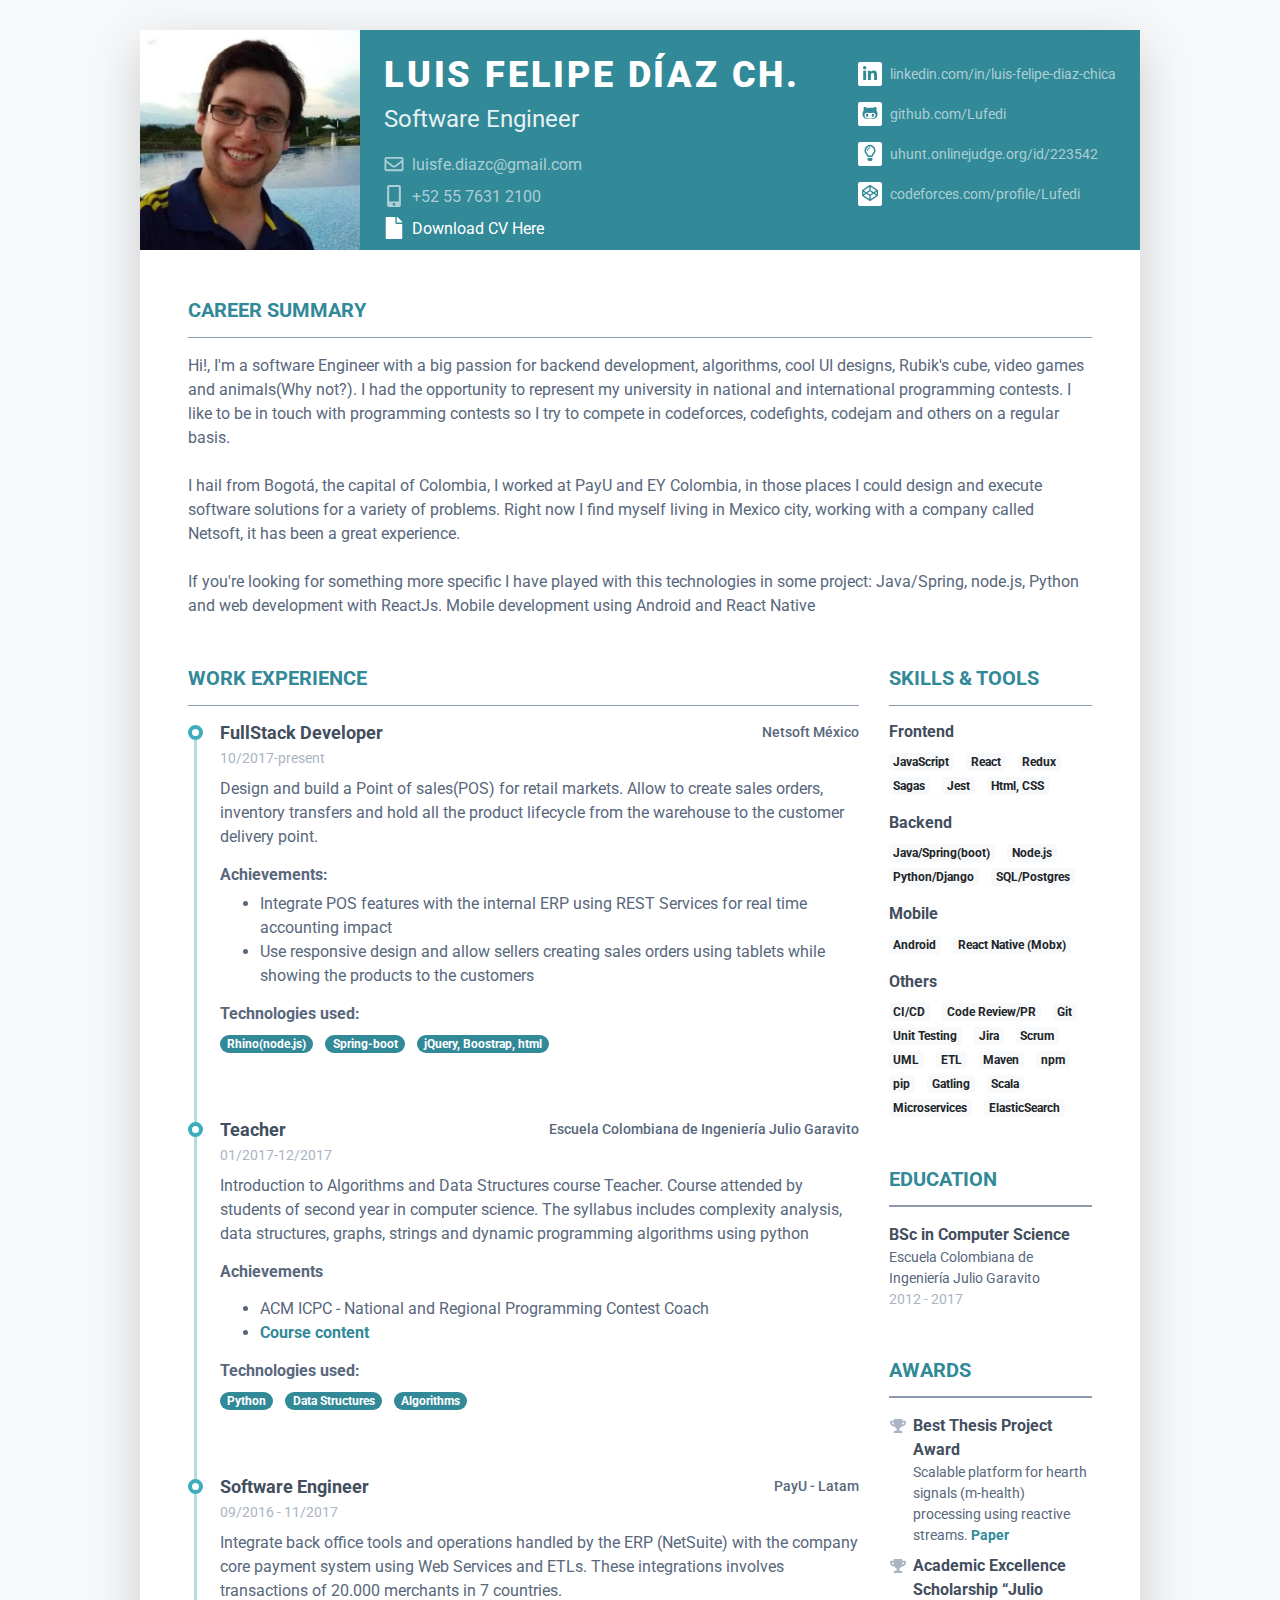
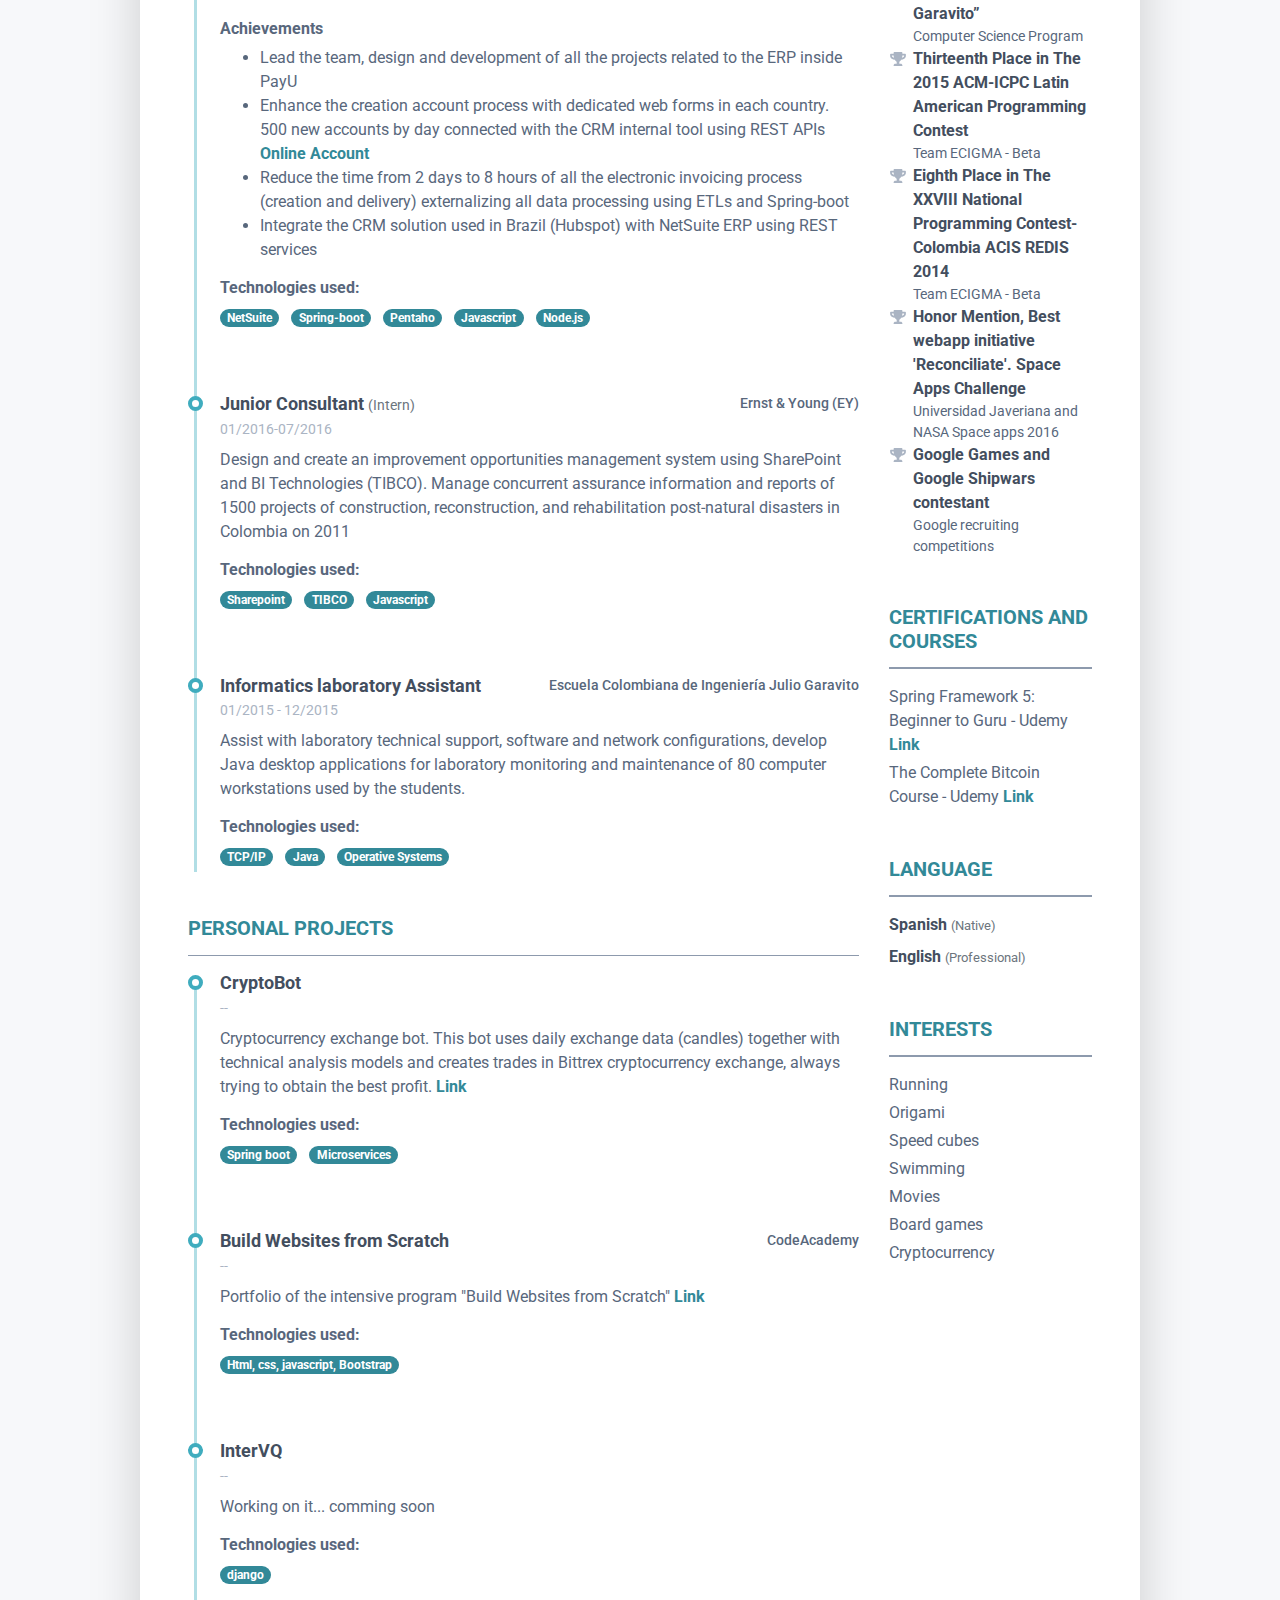
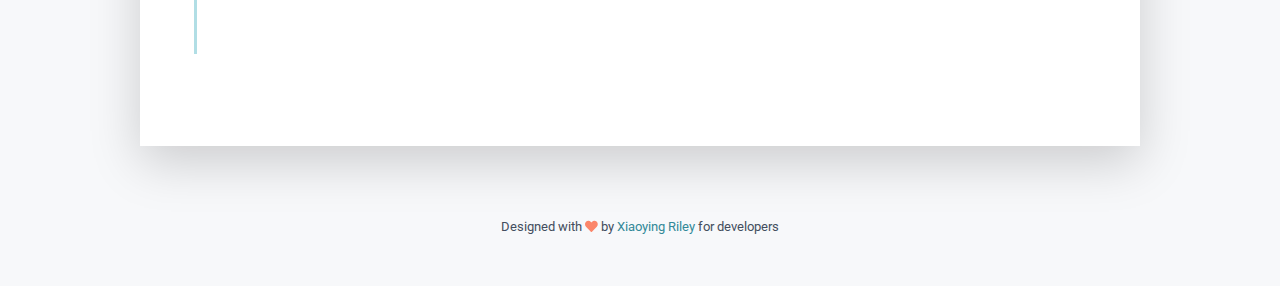
==== index.html @ 4b2c817c "Update skills 2018" ====
<!DOCTYPE html>
<html lang="en"> 
<head>
	<!-- Global site tag (gtag.js) - Google Analytics -->
	<script async src="https://www.googletagmanager.com/gtag/js?id=UA-123354812-1"></script>
	<script>
	  window.dataLayer = window.dataLayer || [];
	  function gtag(){dataLayer.push(arguments);}
	  gtag('js', new Date());

	  gtag('config', 'UA-123354812-1');
	</script>


    <title>Luis Felipe Díaz Chica - Resume</title>
    
    <!-- Meta -->
    <meta charset="utf-8">
    <meta http-equiv="X-UA-Compatible" content="IE=edge">
    <meta name="viewport" content="width=device-width, initial-scale=1.0">
    <meta name="description" content="Resume">
    <meta name="author" content="Xiaoying Riley at 3rd Wave Media">    
    <link rel="shortcut icon" href="favicon.ico"> 
    
    <!-- Google Font -->
    <link href="https://fonts.googleapis.com/css?family=Roboto:300,400,500,700,900" rel="stylesheet">
    
    <!-- FontAwesome JS-->
    <script type="text/javascript" src="assets/plugins/font-awesome/js/fontawesome-all.min.js"></script>
       
    <!-- Theme CSS -->  
    <link id="theme-style" rel="stylesheet" href="assets/css/pillar-4.css">


</head> 

<body>	

    <article class="resume-wrapper text-center position-relative">
	    <div class="resume-wrapper-inner mx-auto text-left bg-white shadow-lg">
		    <header class="resume-header pt-4 pt-md-0">
			    <div class="media flex-column flex-md-row">
				    <img class="mr-3 img-fluid picture mx-auto" src="assets/images/profile.jpg" alt="">
				    <div class="media-body p-4 d-flex flex-column flex-md-row mx-auto mx-lg-0">
					    <div class="primary-info">
						    <h1 class="name mt-0 mb-1 text-white text-uppercase text-uppercase">Luis Felipe Díaz Ch.</h1>
						    <div class="title mb-3">Software Engineer</div>
						    <ul class="list-unstyled">
							    <li class="mb-2"><a href="mailto:luisfe.diazc@gmail.com" target="_top" ><i class="far fa-envelope fa-fw mr-2" data-fa-transform="grow-3"></i>luisfe.diazc@gmail.com</a></li>

							    <li class="mb-2" ><a href="#"><i class="fas fa-mobile-alt fa-fw mr-2" data-fa-transform="grow-6"></i>+52 55 7631 2100</a></li>

							    <li class="mb-2"><a style="color:white;" href="https://drive.google.com/open?id=1NtKW3InMV4YvhcpqdVotA-oBSlFyZgMQ" class="cv"  target="_blank" ><i class="fas fa-file fa-fw mr-2" data-fa-transform="grow-6"></i>Download CV Here</a></li>
						    </ul>
					    </div><!--
					    //primary-info-->
					    <div class="secondary-info ml-md-auto mt-2">
						    <ul class="resume-social list-unstyled">
				                <li class="mb-3"><a href="http://linkedin.com/in/luis-felipe-diaz-chica" target="_blank" ><span class="fa-container text-center mr-2"><i class="fab fa-linkedin-in fa-fw"></i></span>linkedin.com/in/luis-felipe-diaz-chica</a></li>
				                <li class="mb-3"><a href="http://github.com/Lufedi" target="_blank"><span class="fa-container text-center mr-2"><i class="fab fa-github-alt fa-fw"></i></span>github.com/Lufedi</a></li>
				                <li class="mb-3"><a href="http://uhunt.onlinejudge.org/id/223542" target="_blank" ><span class="fa-container text-center mr-2"><i class="far fa-lightbulb fa-fw"></i></span>uhunt.onlinejudge.org/id/223542</a></li>
								<li class="mb-3"><a href="http://codeforces.com/profile/Lufedi" target="_blank" ><span class="fa-container text-center mr-2"><i class="fab fa-codepen fa-fw"></i></span>codeforces.com/profile/Lufedi</a></li>

				                <!--li><a href="#"><span class="fa-container text-center mr-2"><i class="fas fa-globe"></i></span>luisfelipediaz.com</a></li-->
						    </ul>
					    </div><!--//secondary-info-->
					    
				    </div><!--//media-body-->
			    </div><!--//media-->
		    </header>
		    <div class="resume-body p-5">
			    <section class="resume-section summary-section mb-5">
				    <h2 class="resume-section-title text-uppercase font-weight-bold pb-3 mb-3">Career Summary</h2>
				    <div class="resume-section-content">
					    <p class="mb-0">Hi!, I'm a software Engineer with a big passion for backend development, algorithms, cool UI designs, Rubik's cube, video games and animals(Why not?).
							 I had the opportunity to represent my university in national and international programming contests. I like to be in touch with programming contests
							so I try to compete in codeforces, codefights, codejam and others on a regular basis.
						<br> <br>
							I hail from Bogotá, the capital of Colombia, I worked at PayU and EY Colombia, in those places I could design and execute software solutions for a variety of problems.
							Right now I find myself living in Mexico city, working with a company called Netsoft, it has been a great experience.
						<br> <br>
							If you're looking for something more specific I have played with this technologies in some project: Java/Spring, node.js, Python and web development with ReactJs.
							Mobile development using Android and React Native</p>
				    </div>
			    </section><!--//summary-section-->
			    <div class="row">
				    <div class="col-lg-9">
					    <section class="resume-section experience-section mb-5">
						    <h2 class="resume-section-title text-uppercase font-weight-bold pb-3 mb-3">Work Experience</h2>
						    <div class="resume-section-content">
							    <div class="resume-timeline position-relative">

									<article class="resume-timeline-item position-relative pb-5">

										<div class="resume-timeline-item-header mb-2">
											<div class="d-flex flex-column flex-md-row">
												<h3 class="resume-position-title font-weight-bold mb-1">FullStack Developer</h3>
												<div class="resume-company-name ml-auto">Netsoft México</div>
											</div><!--//row-->
											<div class="resume-position-time">10/2017-present</div>
										</div><!--//resume-timeline-item-header-->
										<div class="resume-timeline-item-desc">
											<p>Design and build a Point of sales(POS) for retail markets. Allow to create sales orders,
												inventory transfers and hold all the product lifecycle from the warehouse
												to the customer delivery point.</p>
											<h4 class="resume-timeline-item-desc-heading font-weight-bold">Achievements:</h4>

											<ul>
												<li>Integrate POS features with the internal ERP using REST Services for real time accounting impact</li>
												<li>Use responsive design and allow sellers creating  sales orders using
													tablets while showing the products to the customers</li>
											</ul>



											<h4 class="resume-timeline-item-desc-heading font-weight-bold">Technologies used:</h4>
											<ul class="list-inline">
												<li class="list-inline-item"><span class="badge badge-primary badge-pill">Rhino(node.js)</span></li>
												<li class="list-inline-item"><span class="badge badge-primary badge-pill">Spring-boot</span></li>
												<li class="list-inline-item"><span class="badge badge-primary badge-pill">jQuery, Boostrap, html</span></li>
											</ul>
										</div><!--//resume-timeline-item-desc-->

									</article><!--//resume-timeline-item-->



									<article class="resume-timeline-item position-relative pb-5">
									    
									    <div class="resume-timeline-item-header mb-2">
										    <div class="d-flex flex-column flex-md-row">
										        <h3 class="resume-position-title font-weight-bold mb-1">Teacher</h3>
										        <div class="resume-company-name ml-auto">Escuela Colombiana de Ingeniería Julio Garavito</div>
										    </div><!--//row-->
										    <div class="resume-position-time">01/2017-12/2017</div>
									    </div><!--//resume-timeline-item-header-->
									    <div class="resume-timeline-item-desc">
										    <p> Introduction to Algorithms and Data Structures course Teacher. Course attended
												by students of second year in computer science. The syllabus
												includes complexity analysis,  data structures, graphs,
												strings and  dynamic programming algorithms using python</p>
										    <h4 class="resume-timeline-item-desc-heading font-weight-bold">Achievements</h4>
										    <p></p>
										    <ul>
												<li>ACM ICPC - National and Regional Programming Contest Coach</li>
											    <li > <a class="alert-link" href="https://sites.google.com/view/thinkandcode/teaching?authuser=0" target="_blank"> Course content</a>   </li>
										    </ul>
										    <h4 class="resume-timeline-item-desc-heading font-weight-bold">Technologies used:</h4>
										    <ul class="list-inline">
											    <li class="list-inline-item"><span class="badge badge-primary badge-pill">Python</span></li>
											    <li class="list-inline-item"><span class="badge badge-primary badge-pill">Data Structures</span></li>
											    <li class="list-inline-item"><span class="badge badge-primary badge-pill">Algorithms</span></li>
										    </ul>
									    </div><!--//resume-timeline-item-desc-->

								    </article><!--//resume-timeline-item-->
								    
								    <article class="resume-timeline-item position-relative pb-5">
									    
									    <div class="resume-timeline-item-header mb-2">
										    <div class="d-flex flex-column flex-md-row">
										        <h3 class="resume-position-title font-weight-bold mb-1">Software Engineer</h3>
										        <div class="resume-company-name ml-auto">PayU - Latam</div>
										    </div><!--//row-->
										    <div class="resume-position-time">09/2016 - 11/2017</div>
									    </div><!--//resume-timeline-item-header-->
									    <div class="resume-timeline-item-desc">

										    <p>Integrate back office tools and operations handled by the ERP (NetSuite) with the company
												core payment system using Web Services and ETLs. These integrations involves
												transactions of 20.000 merchants in 7 countries.</p>
										    <h4 class="resume-timeline-item-desc-heading font-weight-bold">Achievements</h4>
											<ul>
												<li>Lead the team, design and development of all the projects related to the ERP inside PayU</li>
												<li>Enhance the creation account process with dedicated web forms in each country.
													500 new accounts by day connected with the CRM internal tool using REST APIs
													<a class="alert-link" href="https://www.payulatam.com/co/bienvenido-comprador-vendedor-abre-tu-cuenta/" target="_blank"> Online Account</a></li>
												<li>Reduce the time from 2 days to 8 hours of all the electronic invoicing process (creation and delivery)
													externalizing all data processing using ETLs and Spring-boot  </li>
												<li>Integrate the CRM solution used in Brazil (Hubspot) with NetSuite ERP using REST services</li>
											</ul>



										    <h4 class="resume-timeline-item-desc-heading font-weight-bold">Technologies used:</h4>
										    <ul class="list-inline">
											    <li class="list-inline-item"><span class="badge badge-primary badge-pill">NetSuite</span></li>
											    <li class="list-inline-item"><span class="badge badge-primary badge-pill">Spring-boot</span></li>
											    <li class="list-inline-item"><span class="badge badge-primary badge-pill">Pentaho</span></li>
											    <li class="list-inline-item"><span class="badge badge-primary badge-pill">Javascript</span></li>
											    <li class="list-inline-item"><span class="badge badge-primary badge-pill">Node.js</span></li>
										    </ul>
									    </div><!--//resume-timeline-item-desc-->

								    </article><!--//resume-timeline-item-->
								    
								    <article class="resume-timeline-item position-relative pb-5">
									    
									    <div class="resume-timeline-item-header mb-2">
										    <div class="d-flex flex-column flex-md-row">
										        <h3 class="resume-position-title font-weight-bold mb-1">Junior Consultant  <small class="text-muted">(Intern)</small></h3>
										        <div class="resume-company-name ml-auto">Ernst & Young (EY)</div>
										    </div><!--//row-->
										    <div class="resume-position-time">01/2016-07/2016</div>
									    </div><!--//resume-timeline-item-header-->
									    <div class="resume-timeline-item-desc">
										    <p>Design and create an improvement opportunities management system using SharePoint and BI
												Technologies (TIBCO). Manage concurrent assurance information and reports of 1500 projects of construction,
												reconstruction, and rehabilitation  post-natural disasters in Colombia on 2011</p>


										    <h4 class="resume-timeline-item-desc-heading font-weight-bold">Technologies used:</h4>
										    <ul class="list-inline">
											    <li class="list-inline-item"><span class="badge badge-primary badge-pill">Sharepoint</span></li>
											    <li class="list-inline-item"><span class="badge badge-primary badge-pill">TIBCO</span></li>
											    <li class="list-inline-item"><span class="badge badge-primary badge-pill">Javascript</span></li>
										    </ul>
									    </div><!--//resume-timeline-item-desc-->

								    </article><!--//resume-timeline-item-->
								    
								    <article class="resume-timeline-item position-relative">
									    
									    <div class="resume-timeline-item-header mb-2">
										    <div class="d-flex flex-column flex-md-row">
										        <h3 class="resume-position-title font-weight-bold mb-1">Informatics laboratory Assistant</h3>
										        <div class="resume-company-name ml-auto">Escuela Colombiana de Ingeniería Julio Garavito</div>
										    </div><!--//row-->
										    <div class="resume-position-time">01/2015 - 12/2015</div>
									    </div><!--//resume-timeline-item-header-->
									    <div class="resume-timeline-item-desc">
										    <p>Assist with laboratory technical support, software and network configurations, develop Java desktop applications for laboratory monitoring and maintenance of 80 computer workstations used by the students.</p>
										    <h4 class="resume-timeline-item-desc-heading font-weight-bold">Technologies used:</h4>
										    <ul class="list-inline">
											    <li class="list-inline-item"><span class="badge badge-primary badge-pill">TCP/IP</span></li>
											    <li class="list-inline-item"><span class="badge badge-primary badge-pill">Java</span></li>
											    <li class="list-inline-item"><span class="badge badge-primary badge-pill">Operative Systems</span></li>
										    </ul>
									    </div><!--//resume-timeline-item-desc-->

								    </article><!--//resume-timeline-item-->
							    </div><!--//resume-timeline-->
						    </div>
					    </section><!--//experience-section-->


						<section class="resume-section experience-section mb-5">
							<h2 class="resume-section-title text-uppercase font-weight-bold pb-3 mb-3">Personal Projects</h2>
							<div class="resume-section-content">
								<div class="resume-timeline position-relative">

									<article class="resume-timeline-item position-relative pb-5">

										<div class="resume-timeline-item-header mb-2">
											<div class="d-flex flex-column flex-md-row">
												<h3 class="resume-position-title font-weight-bold mb-1">CryptoBot</h3>
												<div class="resume-company-name ml-auto"></div>
											</div><!--//row-->
											<div class="resume-position-time">--</div>
										</div><!--//resume-timeline-item-header-->
										<div class="resume-timeline-item-desc">
											<p>Cryptocurrency exchange bot. This bot uses daily exchange data (candles) together with technical analysis models
												and creates trades in Bittrex cryptocurrency exchange, always trying to obtain the best profit.
												<a href="https://github.com/Lufedi/cryptobot" class="alert-link" target="_blank"> Link </a>
											</p>

											<h4 class="resume-timeline-item-desc-heading font-weight-bold">Technologies used:</h4>
											<ul class="list-inline">
												<li class="list-inline-item"><span class="badge badge-primary badge-pill">Spring boot</span></li>
												<li class="list-inline-item"><span class="badge badge-primary badge-pill">Microservices</span></li>
											</ul>
										</div><!--//resume-timeline-item-desc-->

									</article><!--//resume-timeline-item-->


									<article class="resume-timeline-item position-relative pb-5">

										<div class="resume-timeline-item-header mb-2">
											<div class="d-flex flex-column flex-md-row">
												<h3 class="resume-position-title font-weight-bold mb-1">Build Websites from Scratch</h3>
												<div class="resume-company-name ml-auto">CodeAcademy</div>
											</div><!--//row-->
											<div class="resume-position-time">--</div>
										</div><!--//resume-timeline-item-header-->
										<div class="resume-timeline-item-desc">
											<p>Portfolio of the intensive program "Build Websites from Scratch"
												<a href="https://lufedi.github.io/CodeAcademy/build-websites-from-scratch/" class="alert-link" target="_blank"> Link</a>
											</p>

											<h4 class="resume-timeline-item-desc-heading font-weight-bold">Technologies used:</h4>
											<ul class="list-inline">
												<li class="list-inline-item"><span class="badge badge-primary badge-pill">Html, css, javascript, Bootstrap</span></li>
											</ul>
										</div><!--//resume-timeline-item-desc-->

									</article><!--//resume-timeline-item-->


									<article class="resume-timeline-item position-relative pb-5">

										<div class="resume-timeline-item-header mb-2">
											<div class="d-flex flex-column flex-md-row">
												<h3 class="resume-position-title font-weight-bold mb-1">InterVQ</h3>
												<div class="resume-company-name ml-auto"></div>
											</div><!--//row-->
											<div class="resume-position-time">--</div>
										</div><!--//resume-timeline-item-header-->
										<div class="resume-timeline-item-desc">
											<p>Working on it... comming soon
												<!--a href="" class="alert-link"> Link </a-->
											</p>

											<h4 class="resume-timeline-item-desc-heading font-weight-bold">Technologies used:</h4>
											<ul class="list-inline">
												<li class="list-inline-item"><span class="badge badge-primary badge-pill">django</span></li>
												
											</ul>
										</div><!--//resume-timeline-item-desc-->

									</article><!--//resume-timeline-item-->




								</div><!--//resume-timeline-->






							</div>
						</section><!--//experience-section-->

				    </div>
				    <div class="col-lg-3">
					    <section class="resume-section skills-section mb-5">
						    <h2 class="resume-section-title text-uppercase font-weight-bold pb-3 mb-3">Skills &amp; Tools</h2>
						    <div class="resume-section-content">
						        <div class="resume-skill-item">
									<h4 class="resume-skills-cat font-weight-bold">Frontend</h4>
									<ul class="list-inline">
							            <li class="list-inline-item"><span class="badge badge-light">JavaScript</span></li>
							            <li class="list-inline-item"><span class="badge badge-light">React</span></li>
							            <li class="list-inline-item"><span class="badge badge-light">Redux</span></li>
							            <li class="list-inline-item"><span class="badge badge-light">Sagas</span></li>
							            <li class="list-inline-item"><span class="badge badge-light">Jest</span></li>
										<li class="list-inline-item"><span class="badge badge-light">Html, CSS</span></li>
						            </ul>
						        </div><!--//resume-skill-item-->
						        
						        <div class="resume-skill-item">
									<h4 class="resume-skills-cat font-weight-bold">Backend</h4>
									<ul class="list-inline">
							            <li class="list-inline-item"><span class="badge badge-light">Java/Spring(boot)</span></li>
							            <li class="list-inline-item"><span class="badge badge-light">Node.js</span></li>
							            <li class="list-inline-item"><span class="badge badge-light">Python/Django</span></li>
							            <li class="list-inline-item"><span class="badge badge-light">SQL/Postgres</span></li>
									</ul>
								</div><!--//resume-skill-item-->
								<div class="resume-skill-item">
						            <h4 class="resume-skills-cat font-weight-bold">Mobile</h4>
										<ul class="list-inline">
											<li class="list-inline-item"><span class="badge badge-light">Android</span></li>
											<li class="list-inline-item"><span class="badge badge-light">React Native (Mobx)</span></li>
										</ul>
						        </div><!--//resume-skill-item-->
						        
						        <div class="resume-skill-item">
						            <h4 class="resume-skills-cat font-weight-bold">Others</h4>
						            <ul class="list-inline">
							            <li class="list-inline-item"><span class="badge badge-light">CI/CD</span></li>
							            <li class="list-inline-item"><span class="badge badge-light">Code Review/PR</span></li>
							            <li class="list-inline-item"><span class="badge badge-light">Git</span></li>
							            <li class="list-inline-item"><span class="badge badge-light">Unit Testing</span></li>
							            <li class="list-inline-item"><span class="badge badge-light">Jira</span></li>
										<li class="list-inline-item"><span class="badge badge-light">Scrum</span></li>
							            <li class="list-inline-item"><span class="badge badge-light">UML</span></li>
										<li class="list-inline-item"><span class="badge badge-light">ETL</span></li>
										<li class="list-inline-item"><span class="badge badge-light">Maven</span></li>
										<li class="list-inline-item"><span class="badge badge-light">npm</span></li>
										<li class="list-inline-item"><span class="badge badge-light">pip</span></li>
										<li class="list-inline-item"><span class="badge badge-light">Gatling</span></li>
										<li class="list-inline-item"><span class="badge badge-light">Scala</span></li>
										<li class="list-inline-item"><span class="badge badge-light">Microservices</span></li>
										<li class="list-inline-item"><span class="badge badge-light">ElasticSearch</span></li>
						            </ul>
						        </div><!--//resume-skill-item-->
						    </div><!--resume-section-content-->
					    </section><!--//skills-section-->
					    <section class="resume-section education-section mb-5">
						    <h2 class="resume-section-title text-uppercase font-weight-bold pb-3 mb-3">Education</h2>
						    <div class="resume-section-content">
							    <ul class="list-unstyled">
								    <li>
								        <div class="resume-degree font-weight-bold">BSc in Computer Science</div>
								        <div class="resume-degree-org">Escuela Colombiana de Ingeniería Julio Garavito </div>
								        <div class="resume-degree-time">2012 - 2017</div>
								    </li>
							    </ul>
						    </div>
					    </section><!--//education-section-->
					    <section class="resume-section reference-section mb-5">
						    <h2 class="resume-section-title text-uppercase font-weight-bold pb-3 mb-3">Awards</h2>
						    <div class="resume-section-content">
							    <ul class="list-unstyled resume-awards-list">
								    <li class="mb-2 pl-4 position-relative">
								        <i class="resume-award-icon fas fa-trophy position-absolute" data-fa-transform="shrink-2"></i>
										<div class="resume-award-name"> <a style="color: #434E5E;" href="https://repositorio.escuelaing.edu.co/handle/001/510" target="_blank"> Best Thesis Project Award </a></div>
								        <div class="resume-award-desc">Scalable platform for hearth signals (m-health)
											processing using  reactive streams.
											<a  class="alert-link" href="https://repositorio.escuelaing.edu.co/handle/001/510" target="_blank">Paper</a>
										</div>
								    </li>
								    <li class="mb-0 pl-4 position-relative">
								        <i class="resume-award-icon fas fa-trophy position-absolute" data-fa-transform="shrink-2"></i>
								        <div class="resume-award-name">Academic Excellence Scholarship “Julio Garavito”</div>
								        <div class="resume-award-desc">Computer Science Program</div>
								    </li>
									<li class="mb-0 pl-4 position-relative">
										<i class="resume-award-icon fas fa-trophy position-absolute" data-fa-transform="shrink-2"></i>
										<div class="resume-award-name"><a style="color: #434E5E;" href="https://icpc.baylor.edu/ICPCID/WP693WHSVS0H" target="_blank">Thirteenth Place in The 2015 ACM-ICPC Latin American Programming Contest </a></div>
										<div class="resume-award-desc">Team ECIGMA - Beta</div>
									</li>
									<li class="mb-0 pl-4 position-relative">
										<i class="resume-award-icon fas fa-trophy position-absolute" data-fa-transform="shrink-2"></i>
										<div class="resume-award-name"><a style="color: #434E5E;" href="https://icpc.baylor.edu/ICPCID/WP693WHSVS0H" target="_blank">Eighth Place in The XXVIII National Programming Contest- Colombia ACIS REDIS 2014</a></div>
										<div class="resume-award-desc">Team ECIGMA - Beta </div>
									</li>
									<li class="mb-0 pl-4 position-relative">
										<i class="resume-award-icon fas fa-trophy position-absolute" data-fa-transform="shrink-2"></i>
										<div class="resume-award-name"><a  style="color: #434E5E;"  href="https://2016.spaceappschallenge.org/challenges/earth/geotagging-space-and-aviation/projects/reconciliate" target="_blank">Honor Mention, Best webapp initiative 'Reconciliate'. Space Apps Challenge</a></div>
										<div class="resume-award-desc">Universidad Javeriana and NASA Space apps  2016</div>
									</li>

									<li class="mb-0 pl-4 position-relative">
										<i class="resume-award-icon fas fa-trophy position-absolute" data-fa-transform="shrink-2"></i>
										<div class="resume-award-name">Google Games and Google Shipwars contestant</div>
										<div class="resume-award-desc">Google recruiting competitions </div>
									</li>
							    </ul>
						    </div>
					    </section><!--//interests-section-->

					    <section class="resume-section interests-section mb-5">
						    <h2 class="resume-section-title text-uppercase font-weight-bold pb-3 mb-3">Certifications and Courses</h2>
						    <div class="resume-section-content">
							    <ul class="list-unstyled">
								    <li class="mb-1">Spring Framework 5: Beginner to Guru - Udemy
								    	<a class="alert-link" href="https://www.udemy.com/certificate/UC-H1E3L4EC/" target="_blank" >  Link </a> 
								    </li>
								    <li class="mb-1">The Complete Bitcoin Course - Udemy
								    	<a class="alert-link" href="https://www.udemy.com/certificate/UC-QWZQUITL/" target="_blank" >  Link </a> 
								    </li>

							    </ul>
						    </div>
					    </section><!--//Certifications-->

					    <section class="resume-section language-section mb-5">
						    <h2 class="resume-section-title text-uppercase font-weight-bold pb-3 mb-3">Language</h2>
						    <div class="resume-section-content">
							    <ul class="list-unstyled resume-lang-list">
								    <li class="mb-2"><span class="resume-lang-name font-weight-bold">Spanish</span> <small class="text-muted font-weight-normal">(Native)</small></li>
								    <li class="mb-2 align-middle"><span class="resume-lang-name font-weight-bold">English</span> <small class="text-muted font-weight-normal">(Professional)</small></li>
							    </ul>
						    </div>
					    </section><!--//language-section-->
					    <section class="resume-section interests-section mb-5">
						    <h2 class="resume-section-title text-uppercase font-weight-bold pb-3 mb-3">Interests</h2>
						    <div class="resume-section-content">
							    <ul class="list-unstyled">
								    <li class="mb-1">Running</li>
								    <li class="mb-1">Origami</li>
								    <li class="mb-1">Speed cubes</li>
									<li class="mb-1">Swimming</li>
									<li class="mb-1">Movies</li>
									<li class="mb-1">Board games</li>
									<li class="mb-1">Cryptocurrency</li>
							    </ul>
						    </div>
					    </section><!--//interests-section-->
					    
				    </div>
			    </div><!--//row-->
		    </div><!--//resume-body-->
		    
		    
	    </div>
    </article>  

    
    <footer class="footer text-center pt-2 pb-5">
	     <!--/* This template is released under the Creative Commons Attribution 3.0 License. Please keep the attribution link below when using for your own project. Thank you for your support. :) If you'd like to use the template without the attribution, you can buy the commercial license via our website: themes.3rdwavemedia.com */-->
                <small class="copyright">Designed with <i class="fas fa-heart"></i> by <a href="http://themes.3rdwavemedia.com" target="_blank">Xiaoying Riley</a> for developers</small>
    </footer>

    

</body>
</html>
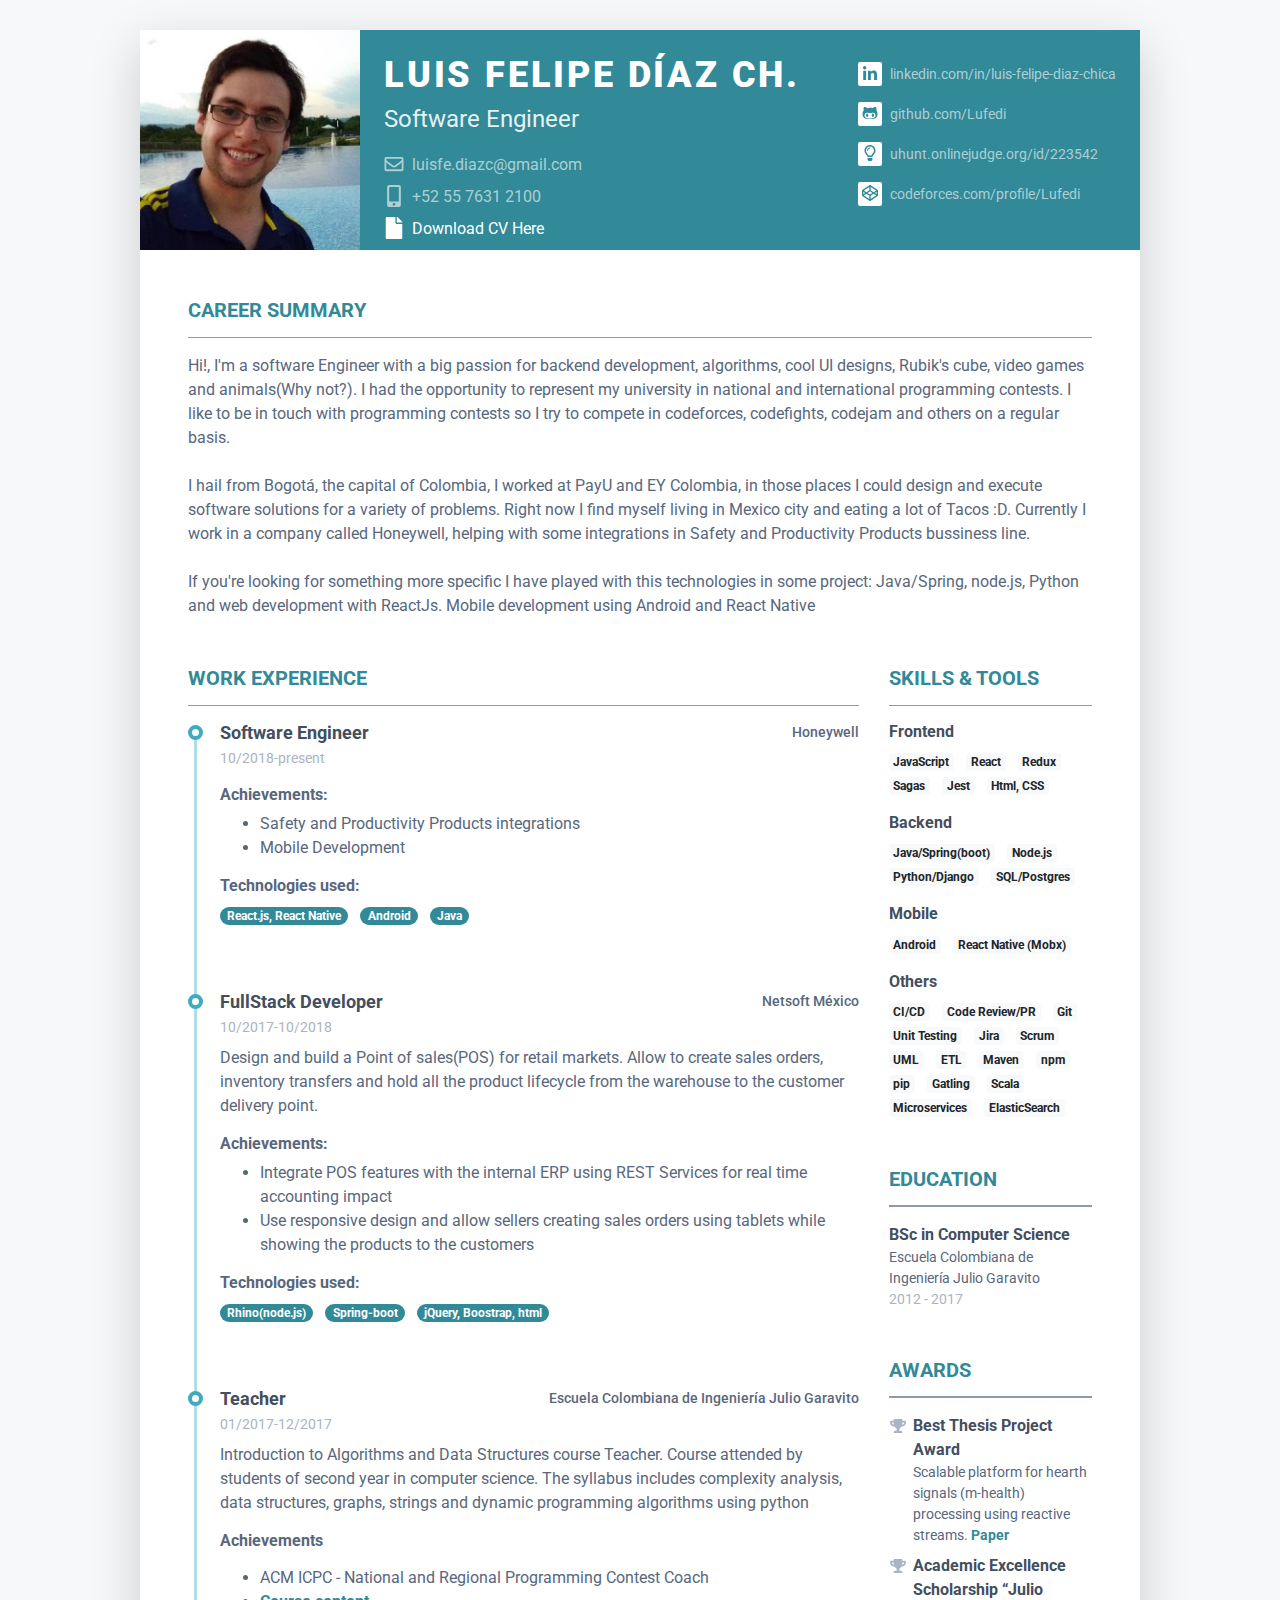
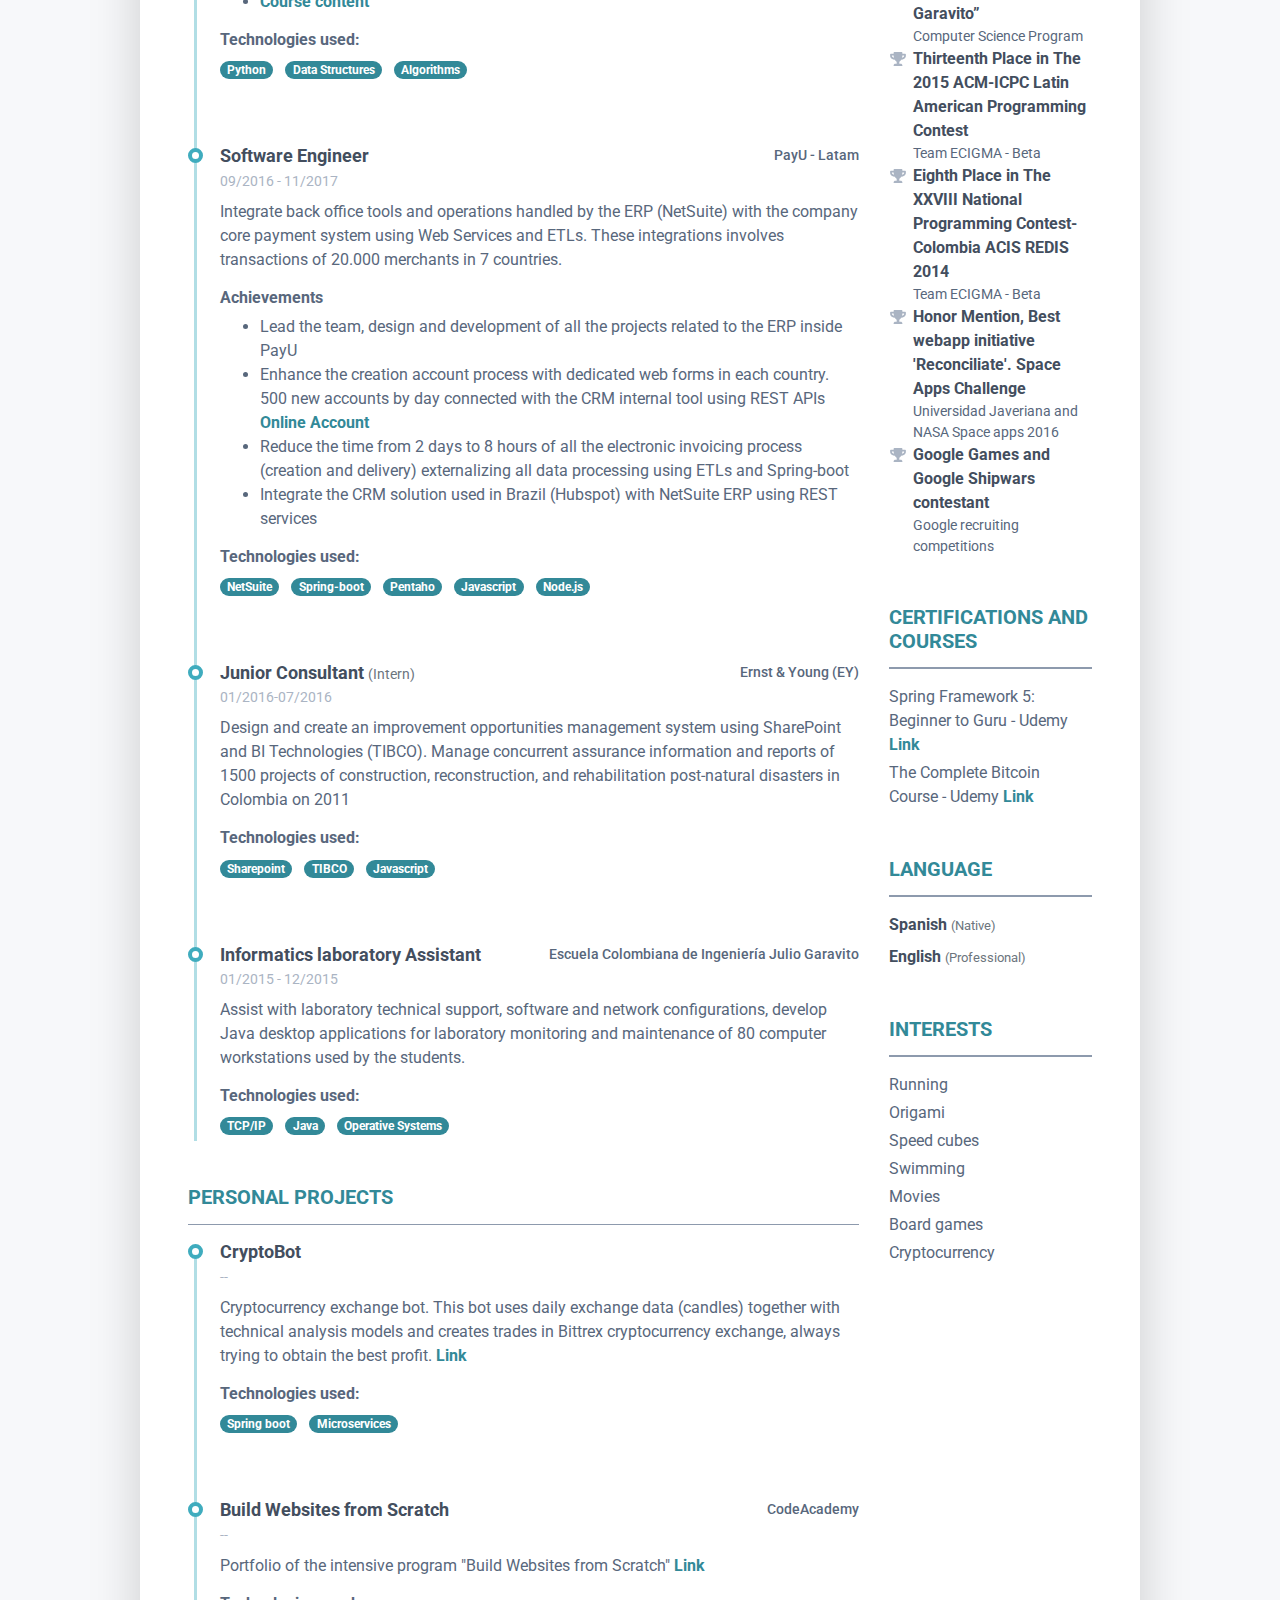
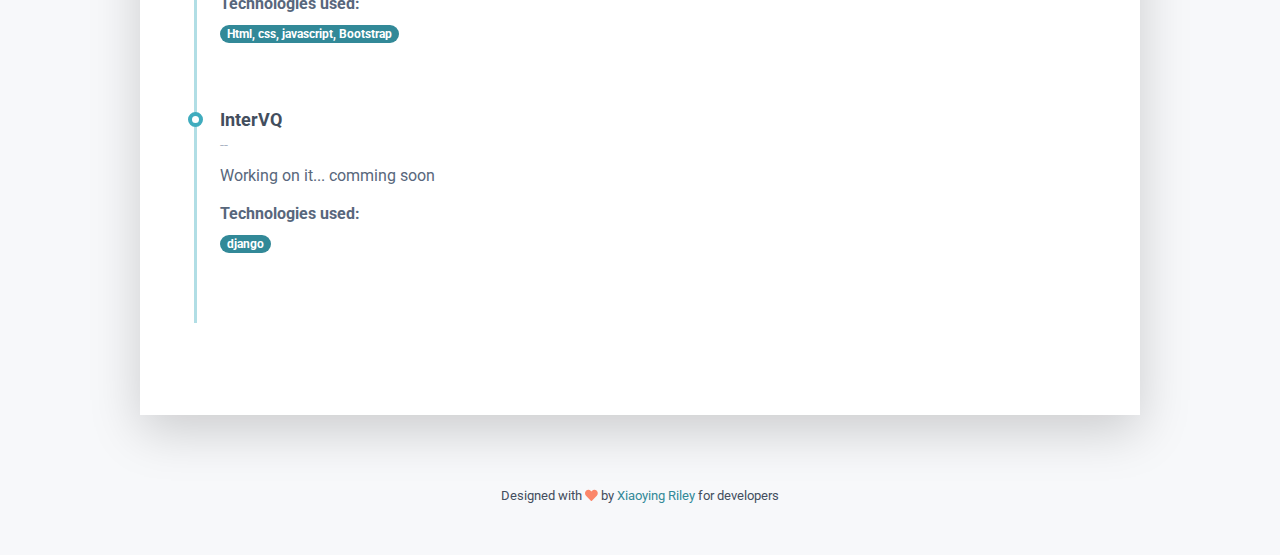
==== commit 6138bf36: "Honeywell finally added" ====
--- a/index.html
+++ b/index.html
@@ -77,7 +77,8 @@
 							so I try to compete in codeforces, codefights, codejam and others on a regular basis.
 						<br> <br>
 							I hail from Bogotá, the capital of Colombia, I worked at PayU and EY Colombia, in those places I could design and execute software solutions for a variety of problems.
-							Right now I find myself living in Mexico city, working with a company called Netsoft, it has been a great experience.
+							Right now I find myself living in Mexico city and eating a lot of Tacos :D. Currently I work in a company called Honeywell,
+							 helping with some integrations in Safety and Productivity Products bussiness line.
 						<br> <br>
 							If you're looking for something more specific I have played with this technologies in some project: Java/Spring, node.js, Python and web development with ReactJs.
 							Mobile development using Android and React Native</p>
@@ -94,10 +95,38 @@
 
 										<div class="resume-timeline-item-header mb-2">
 											<div class="d-flex flex-column flex-md-row">
+												<h3 class="resume-position-title font-weight-bold mb-1">Software Engineer</h3>
+												<div class="resume-company-name ml-auto">Honeywell</div>
+											</div><!--//row-->
+											<div class="resume-position-time">10/2018-present</div>
+										</div><!--//resume-timeline-item-header-->
+										<div class="resume-timeline-item-desc">
+											<p></p>
+											<h4 class="resume-timeline-item-desc-heading font-weight-bold">Achievements:</h4>
+
+											<ul>
+												<li>Safety and Productivity Products integrations</li>
+												<li>Mobile Development</li>
+											</ul>
+											<h4 class="resume-timeline-item-desc-heading font-weight-bold">Technologies used:</h4>
+											<ul class="list-inline">
+												<li class="list-inline-item"><span class="badge badge-primary badge-pill">React.js, React Native</span></li>
+												<li class="list-inline-item"><span class="badge badge-primary badge-pill">Android</span></li>
+												<li class="list-inline-item"><span class="badge badge-primary badge-pill">Java</span></li>
+											</ul>
+										</div><!--//resume-timeline-item-desc-->
+
+									</article><!--//resume-timeline-item-->
+
+
+									<article class="resume-timeline-item position-relative pb-5">
+
+										<div class="resume-timeline-item-header mb-2">
+											<div class="d-flex flex-column flex-md-row">
 												<h3 class="resume-position-title font-weight-bold mb-1">FullStack Developer</h3>
 												<div class="resume-company-name ml-auto">Netsoft México</div>
 											</div><!--//row-->
-											<div class="resume-position-time">10/2017-present</div>
+											<div class="resume-position-time">10/2017-10/2018</div>
 										</div><!--//resume-timeline-item-header-->
 										<div class="resume-timeline-item-desc">
 											<p>Design and build a Point of sales(POS) for retail markets. Allow to create sales orders,
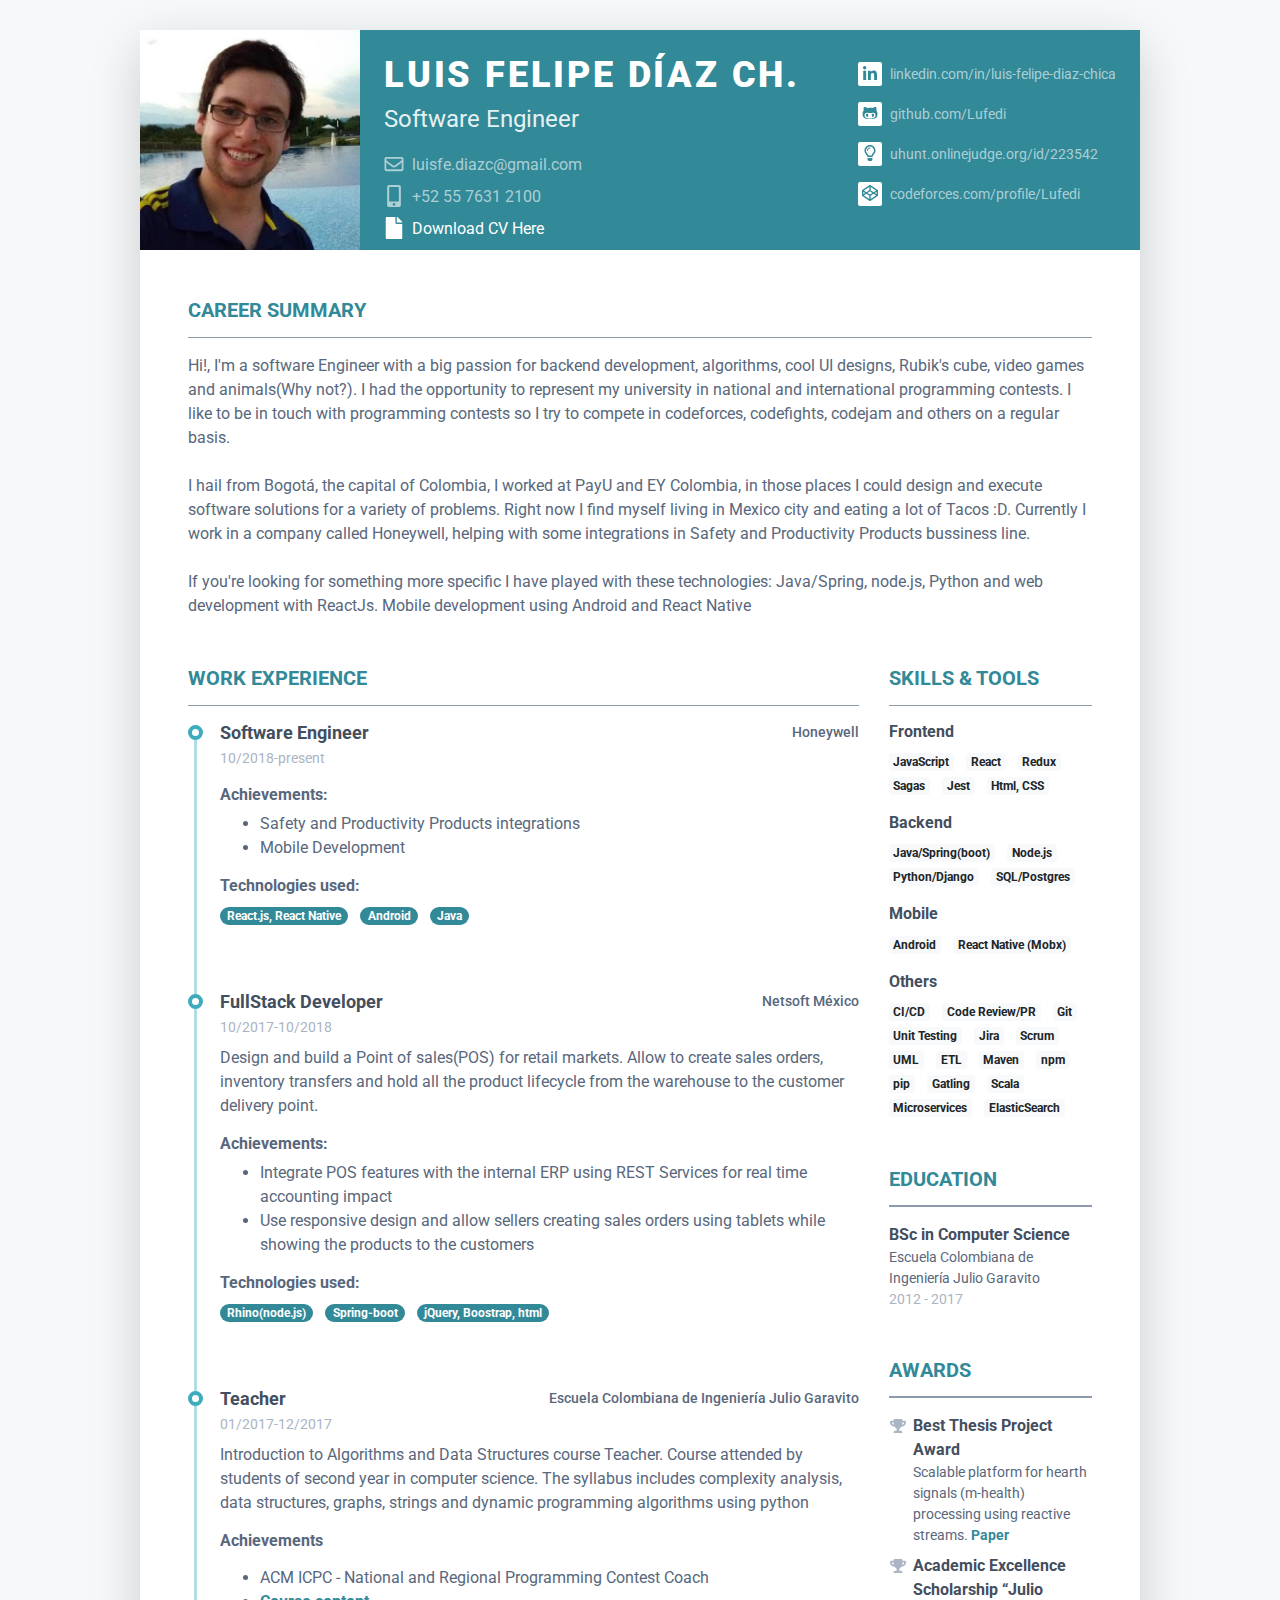
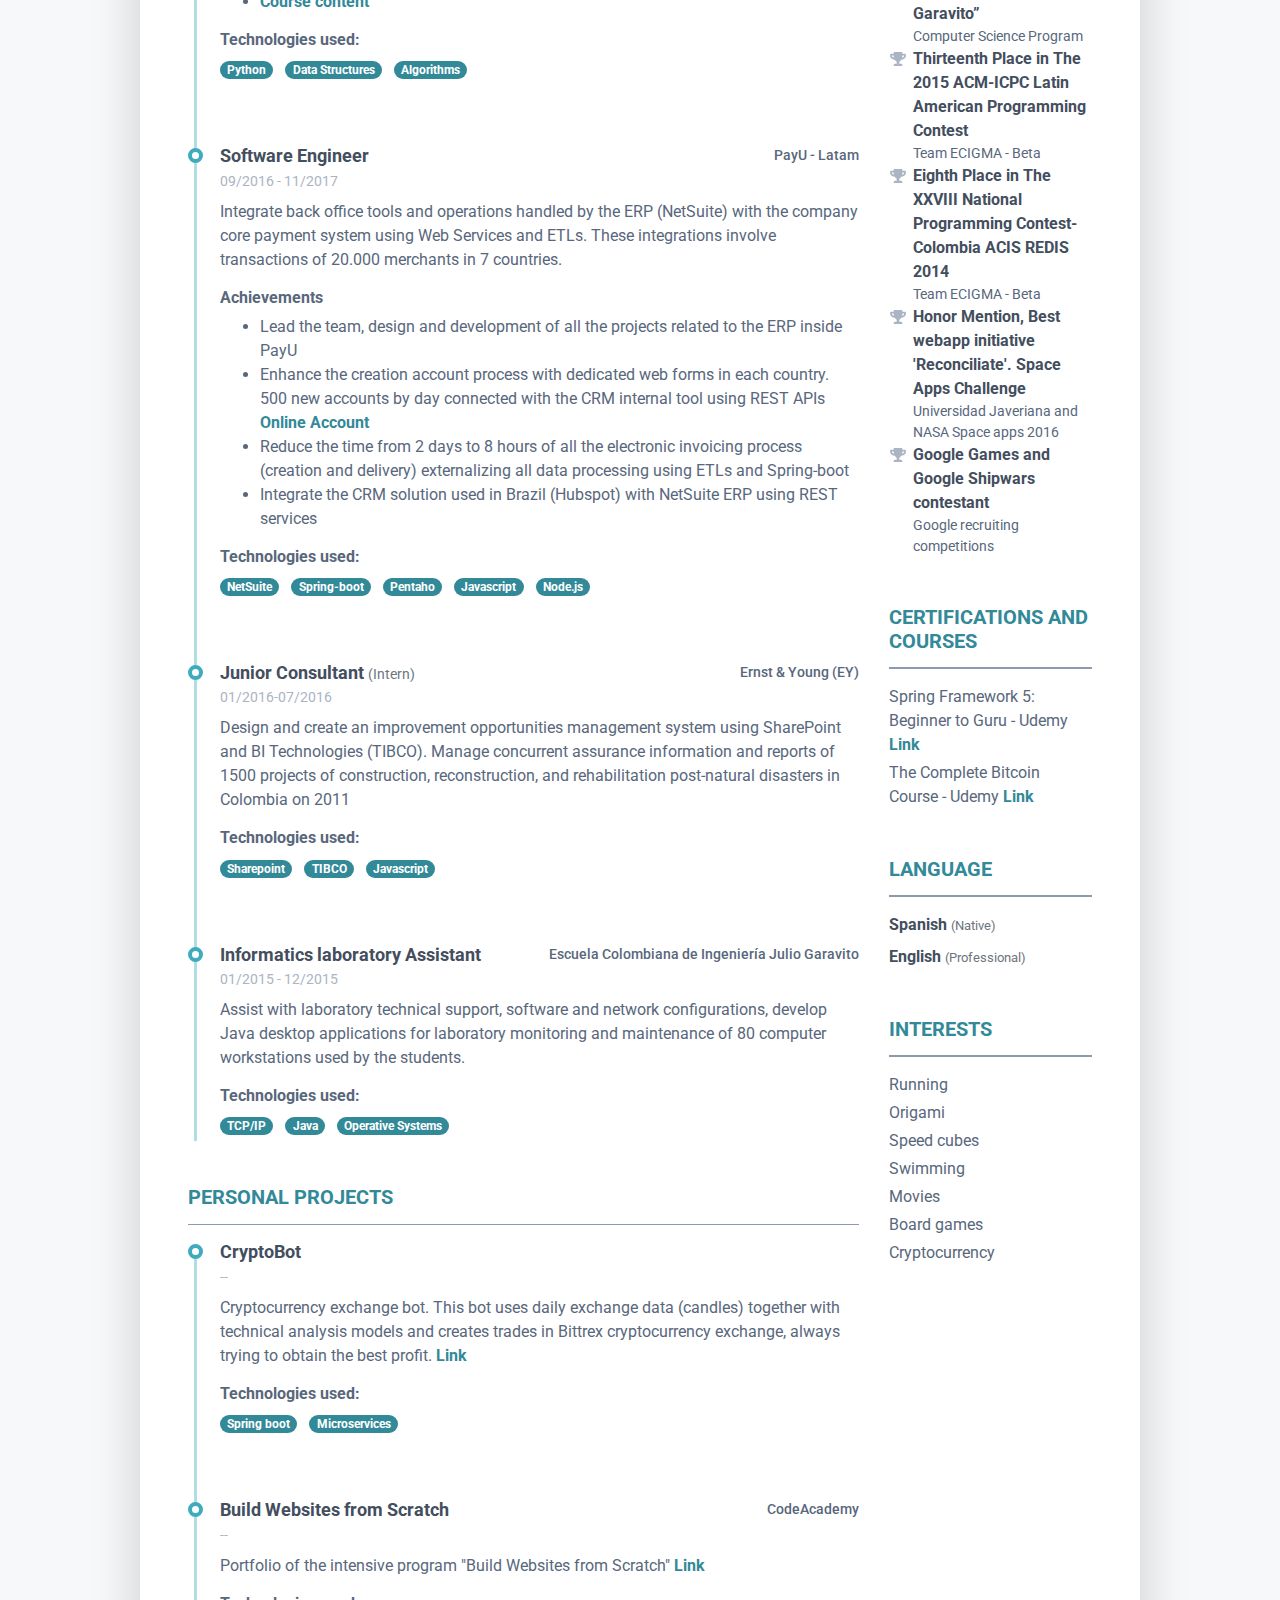
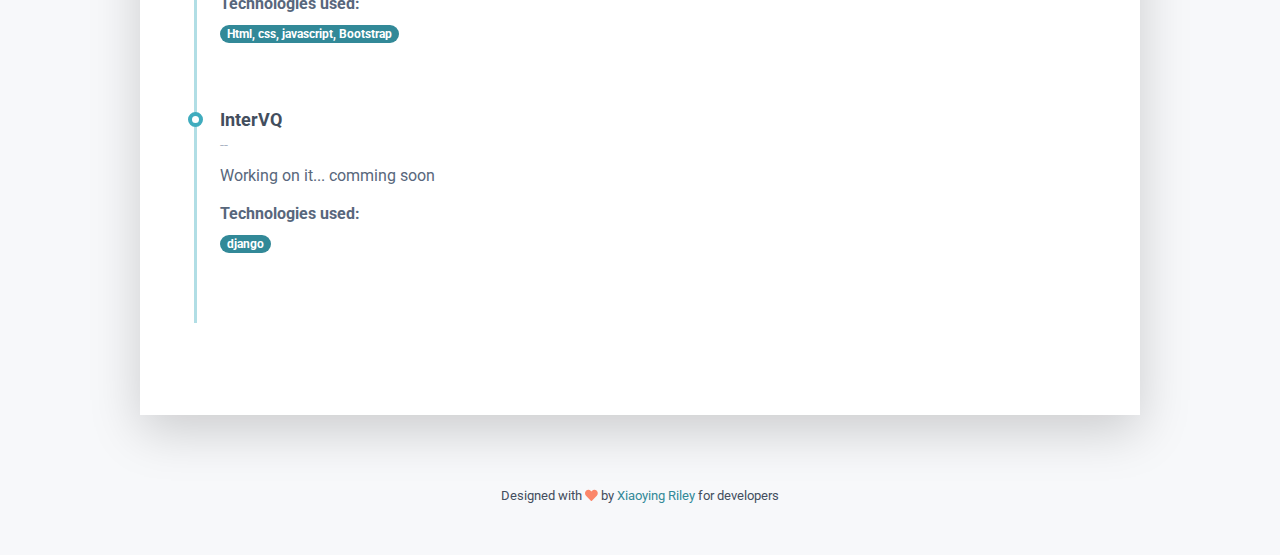
==== commit 95e3e7a1: "UPDATE: Correct spelling mistakes" ====
--- a/index.html
+++ b/index.html
@@ -50,7 +50,7 @@
 
 							    <li class="mb-2" ><a href="#"><i class="fas fa-mobile-alt fa-fw mr-2" data-fa-transform="grow-6"></i>+52 55 7631 2100</a></li>
 
-							    <li class="mb-2"><a style="color:white;" href="https://drive.google.com/open?id=1NtKW3InMV4YvhcpqdVotA-oBSlFyZgMQ" class="cv"  target="_blank" ><i class="fas fa-file fa-fw mr-2" data-fa-transform="grow-6"></i>Download CV Here</a></li>
+							    <li class="mb-2"><a style="color:white;" href="https://drive.google.com/open?id=1oCdkZXukUzVBNmgCkaWTpyClJN8sc4jf" class="cv"  target="_blank" ><i class="fas fa-file fa-fw mr-2" data-fa-transform="grow-6"></i>Download CV Here</a></li>
 						    </ul>
 					    </div><!--
 					    //primary-info-->
@@ -80,7 +80,7 @@
 							Right now I find myself living in Mexico city and eating a lot of Tacos :D. Currently I work in a company called Honeywell,
 							 helping with some integrations in Safety and Productivity Products bussiness line.
 						<br> <br>
-							If you're looking for something more specific I have played with this technologies in some project: Java/Spring, node.js, Python and web development with ReactJs.
+							If you're looking for something more specific I have played with these technologies: Java/Spring, node.js, Python and web development with ReactJs.
 							Mobile development using Android and React Native</p>
 				    </div>
 			    </section><!--//summary-section-->
@@ -196,7 +196,7 @@
 									    <div class="resume-timeline-item-desc">
 
 										    <p>Integrate back office tools and operations handled by the ERP (NetSuite) with the company
-												core payment system using Web Services and ETLs. These integrations involves
+												core payment system using Web Services and ETLs. These integrations involve
 												transactions of 20.000 merchants in 7 countries.</p>
 										    <h4 class="resume-timeline-item-desc-heading font-weight-bold">Achievements</h4>
 											<ul>
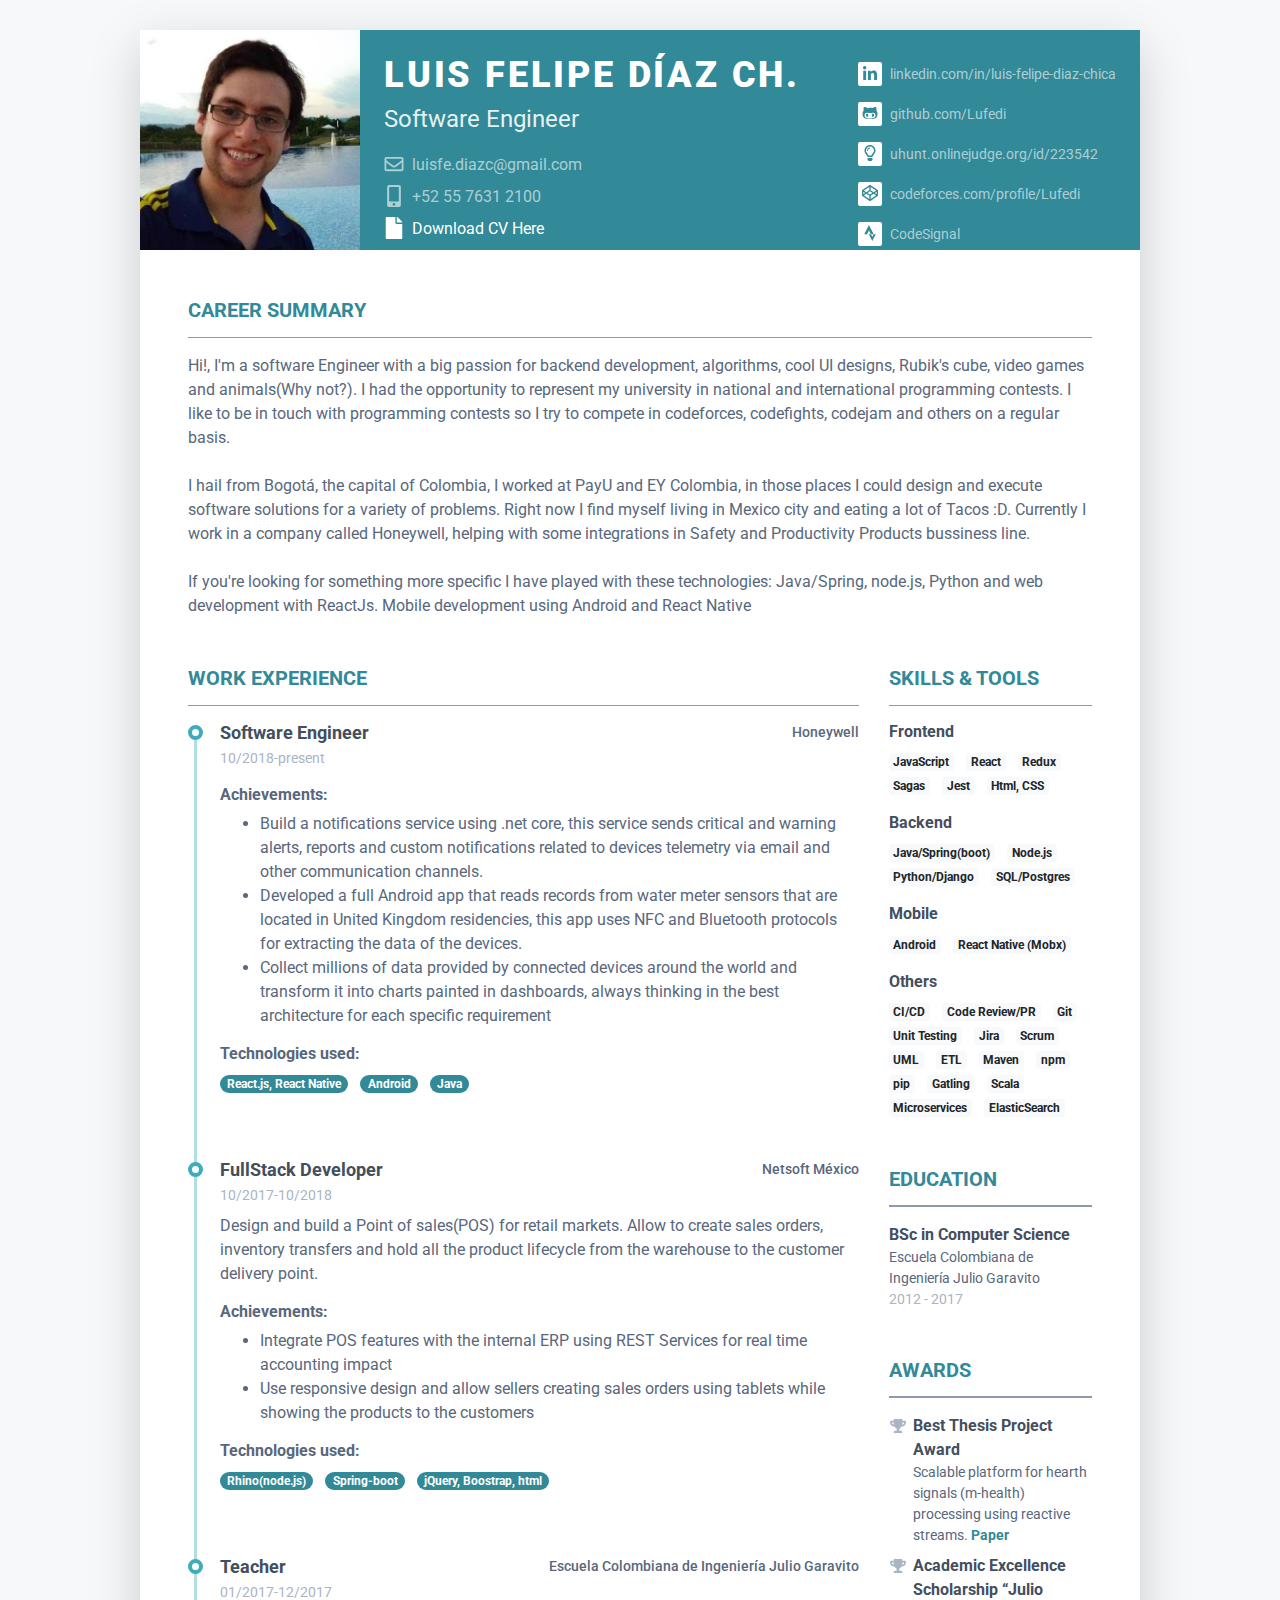
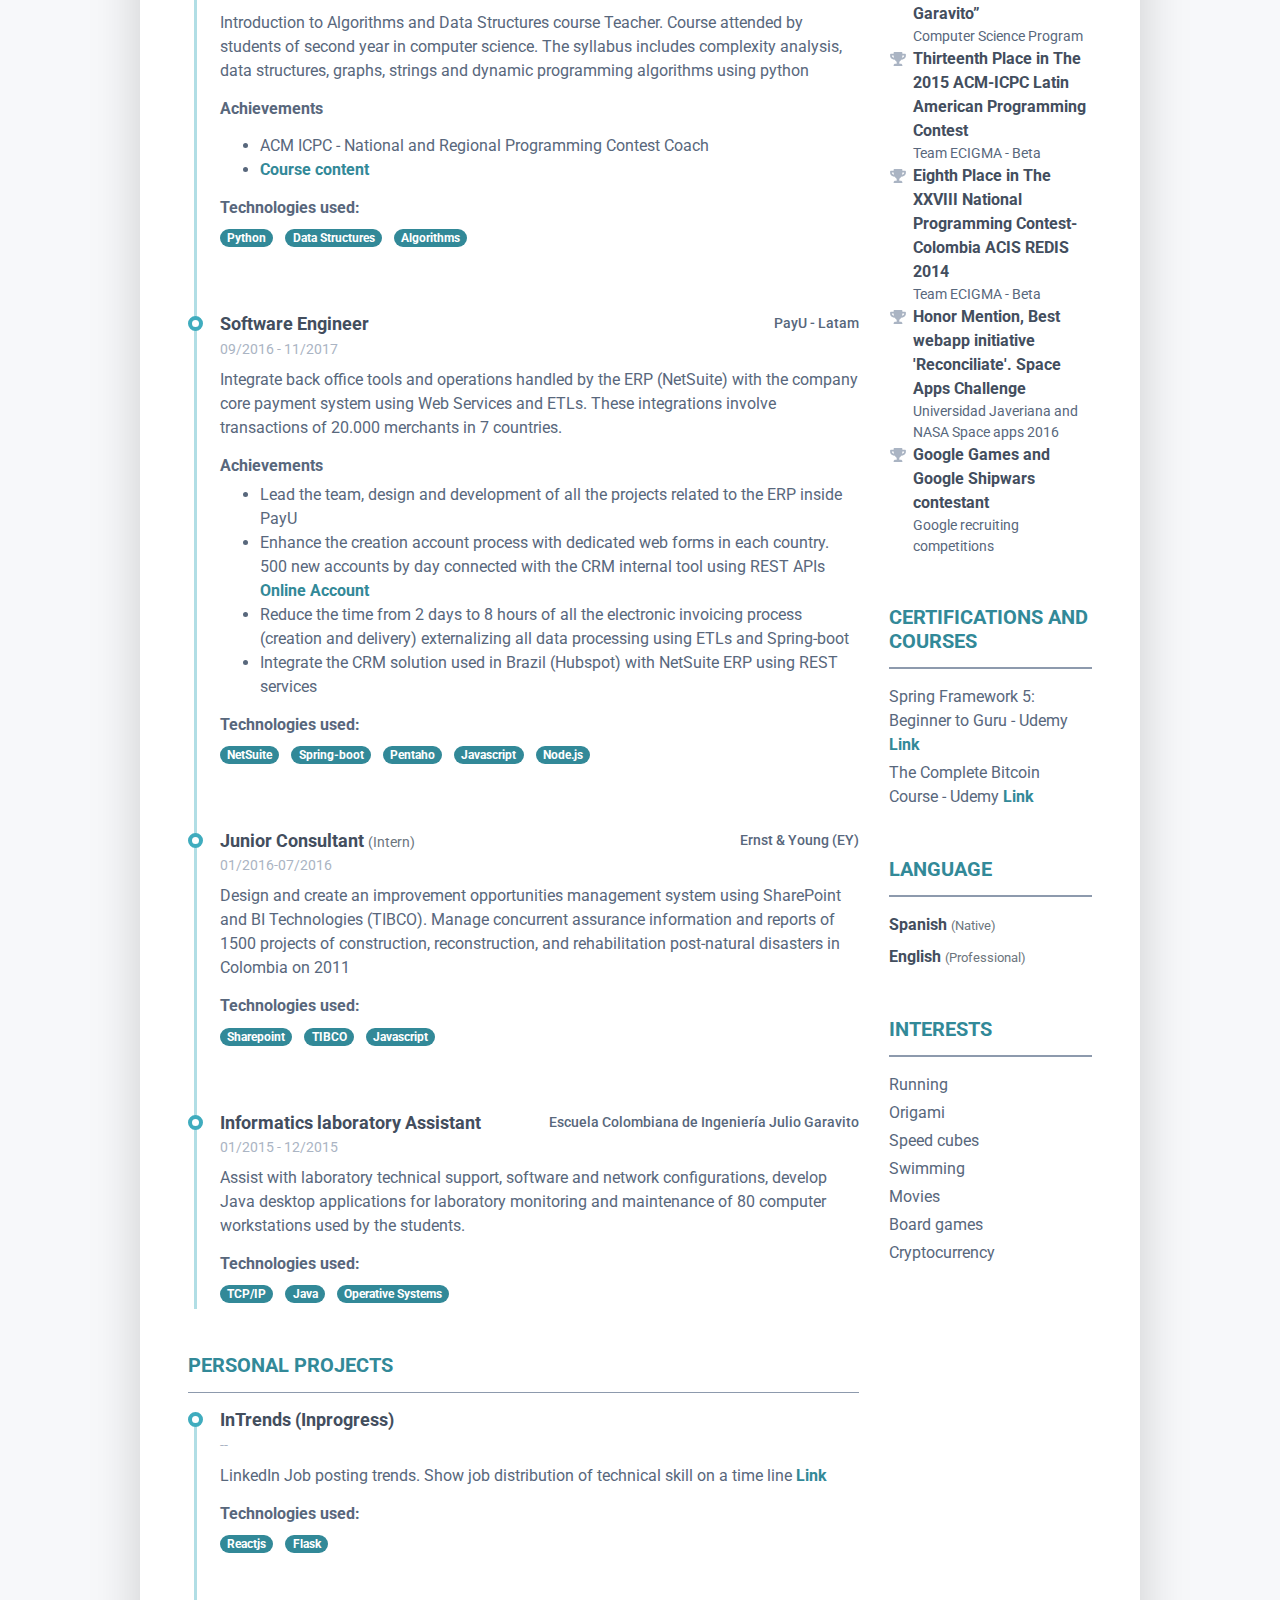
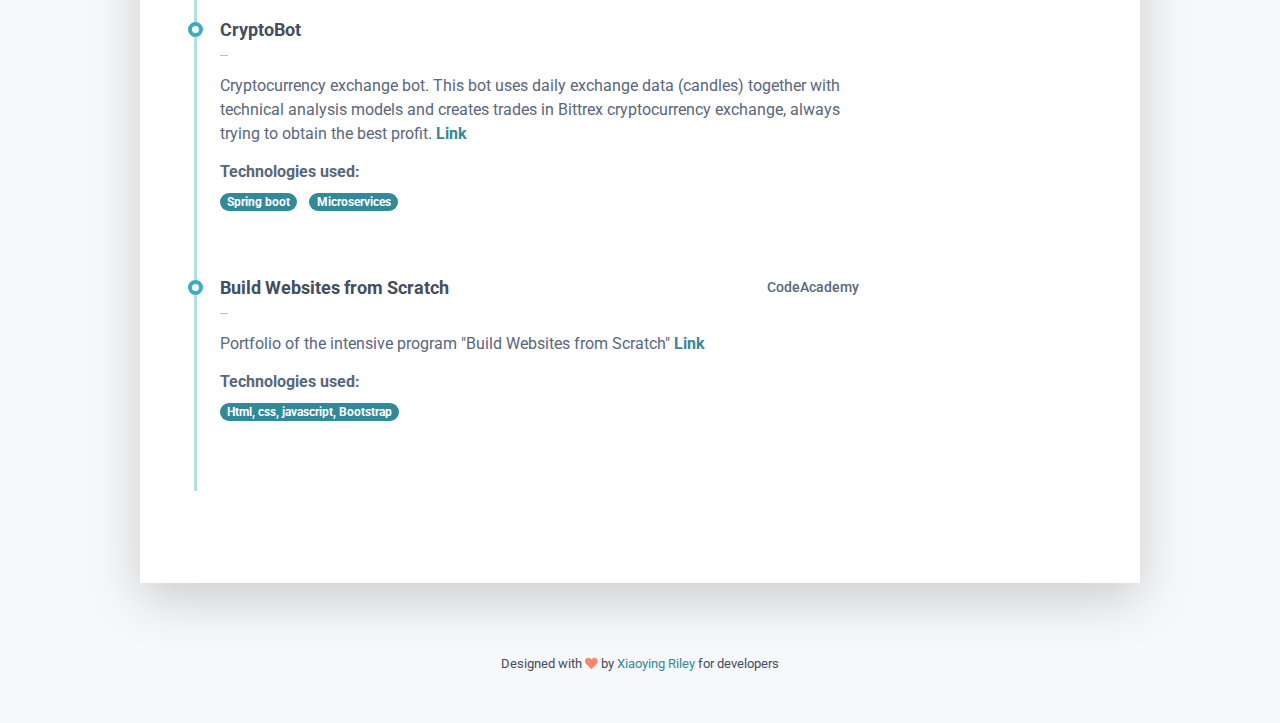
==== commit 0db6660a: "Add InTrends project, Add honeywell job desc" ====
--- a/index.html
+++ b/index.html
@@ -50,7 +50,7 @@
 
 							    <li class="mb-2" ><a href="#"><i class="fas fa-mobile-alt fa-fw mr-2" data-fa-transform="grow-6"></i>+52 55 7631 2100</a></li>
 
-							    <li class="mb-2"><a style="color:white;" href="https://drive.google.com/open?id=1oCdkZXukUzVBNmgCkaWTpyClJN8sc4jf" class="cv"  target="_blank" ><i class="fas fa-file fa-fw mr-2" data-fa-transform="grow-6"></i>Download CV Here</a></li>
+							    <li class="mb-2"><a style="color:white;" href="https://drive.google.com/open?id=1VLWK8ewEvNptz57R3c3rNx0_8KhU_434" class="cv"  target="_blank" ><i class="fas fa-file fa-fw mr-2" data-fa-transform="grow-6"></i>Download CV Here</a></li>
 						    </ul>
 					    </div><!--
 					    //primary-info-->
@@ -60,6 +60,8 @@
 				                <li class="mb-3"><a href="http://github.com/Lufedi" target="_blank"><span class="fa-container text-center mr-2"><i class="fab fa-github-alt fa-fw"></i></span>github.com/Lufedi</a></li>
 				                <li class="mb-3"><a href="http://uhunt.onlinejudge.org/id/223542" target="_blank" ><span class="fa-container text-center mr-2"><i class="far fa-lightbulb fa-fw"></i></span>uhunt.onlinejudge.org/id/223542</a></li>
 								<li class="mb-3"><a href="http://codeforces.com/profile/Lufedi" target="_blank" ><span class="fa-container text-center mr-2"><i class="fab fa-codepen fa-fw"></i></span>codeforces.com/profile/Lufedi</a></li>
+								<li class="mb-3"><a href="https://app.codesignal.com/profile/filipky" target="_blank" ><span class="fa-container text-center mr-2"><i class="fab fa-strava"></i></span>CodeSignal</a></li>
+								
 
 				                <!--li><a href="#"><span class="fa-container text-center mr-2"><i class="fas fa-globe"></i></span>luisfelipediaz.com</a></li-->
 						    </ul>
@@ -105,8 +107,9 @@
 											<h4 class="resume-timeline-item-desc-heading font-weight-bold">Achievements:</h4>
 
 											<ul>
-												<li>Safety and Productivity Products integrations</li>
-												<li>Mobile Development</li>
+												<li>Build  a notifications service using .net core, this service sends critical and warning alerts, reports and custom notifications related to devices telemetry via email and other communication channels.</li>
+												<li>Developed a full Android app that reads records from water meter sensors that are located  in United Kingdom residencies, this app uses NFC and Bluetooth protocols for extracting the data of the devices.</li>
+												<li>Collect millions of data provided by connected devices around the world and transform it into charts painted in dashboards, always thinking in the best architecture for each specific requirement</li>
 											</ul>
 											<h4 class="resume-timeline-item-desc-heading font-weight-bold">Technologies used:</h4>
 											<ul class="list-inline">
@@ -282,7 +285,29 @@
 
 										<div class="resume-timeline-item-header mb-2">
 											<div class="d-flex flex-column flex-md-row">
-												<h3 class="resume-position-title font-weight-bold mb-1">CryptoBot</h3>
+												<a href="https://intrendsui.herokuapp.com/"><h3 class="resume-position-title font-weight-bold mb-1">InTrends (Inprogress)</h3></a>
+												<div class="resume-company-name ml-auto"></div>
+											</div><!--//row-->
+											<div class="resume-position-time">--</div>
+										</div><!--//resume-timeline-item-header-->
+										<div class="resume-timeline-item-desc">
+											<p>LinkedIn Job posting trends. Show job distribution of technical skill on a time line
+												<a href="https://intrendsui.herokuapp.com/" class="alert-link" target="_blank"> Link </a>
+											</p>
+											<h4 class="resume-timeline-item-desc-heading font-weight-bold">Technologies used:</h4>
+											<ul class="list-inline">
+												<li class="list-inline-item"><span class="badge badge-primary badge-pill">Reactjs</span></li>
+												<li class="list-inline-item"><span class="badge badge-primary badge-pill">Flask</span></li>
+											</ul>
+										</div><!--//resume-timeline-item-desc-->
+									</article><!--//resume-timeline-item-->
+
+
+									<article class="resume-timeline-item position-relative pb-5">
+
+										<div class="resume-timeline-item-header mb-2">
+											<div class="d-flex flex-column flex-md-row">
+												<a href="https://github.com/Lufedi/cryptobot" > <h3 class="resume-position-title font-weight-bold mb-1">CryptoBot</h3> </a>
 												<div class="resume-company-name ml-auto"></div>
 											</div><!--//row-->
 											<div class="resume-position-time">--</div>
@@ -326,29 +351,7 @@
 									</article><!--//resume-timeline-item-->
 
 
-									<article class="resume-timeline-item position-relative pb-5">
-
-										<div class="resume-timeline-item-header mb-2">
-											<div class="d-flex flex-column flex-md-row">
-												<h3 class="resume-position-title font-weight-bold mb-1">InterVQ</h3>
-												<div class="resume-company-name ml-auto"></div>
-											</div><!--//row-->
-											<div class="resume-position-time">--</div>
-										</div><!--//resume-timeline-item-header-->
-										<div class="resume-timeline-item-desc">
-											<p>Working on it... comming soon
-												<!--a href="" class="alert-link"> Link </a-->
-											</p>
-
-											<h4 class="resume-timeline-item-desc-heading font-weight-bold">Technologies used:</h4>
-											<ul class="list-inline">
-												<li class="list-inline-item"><span class="badge badge-primary badge-pill">django</span></li>
-												
-											</ul>
-										</div><!--//resume-timeline-item-desc-->
-
-									</article><!--//resume-timeline-item-->
-
+									
 
 
 
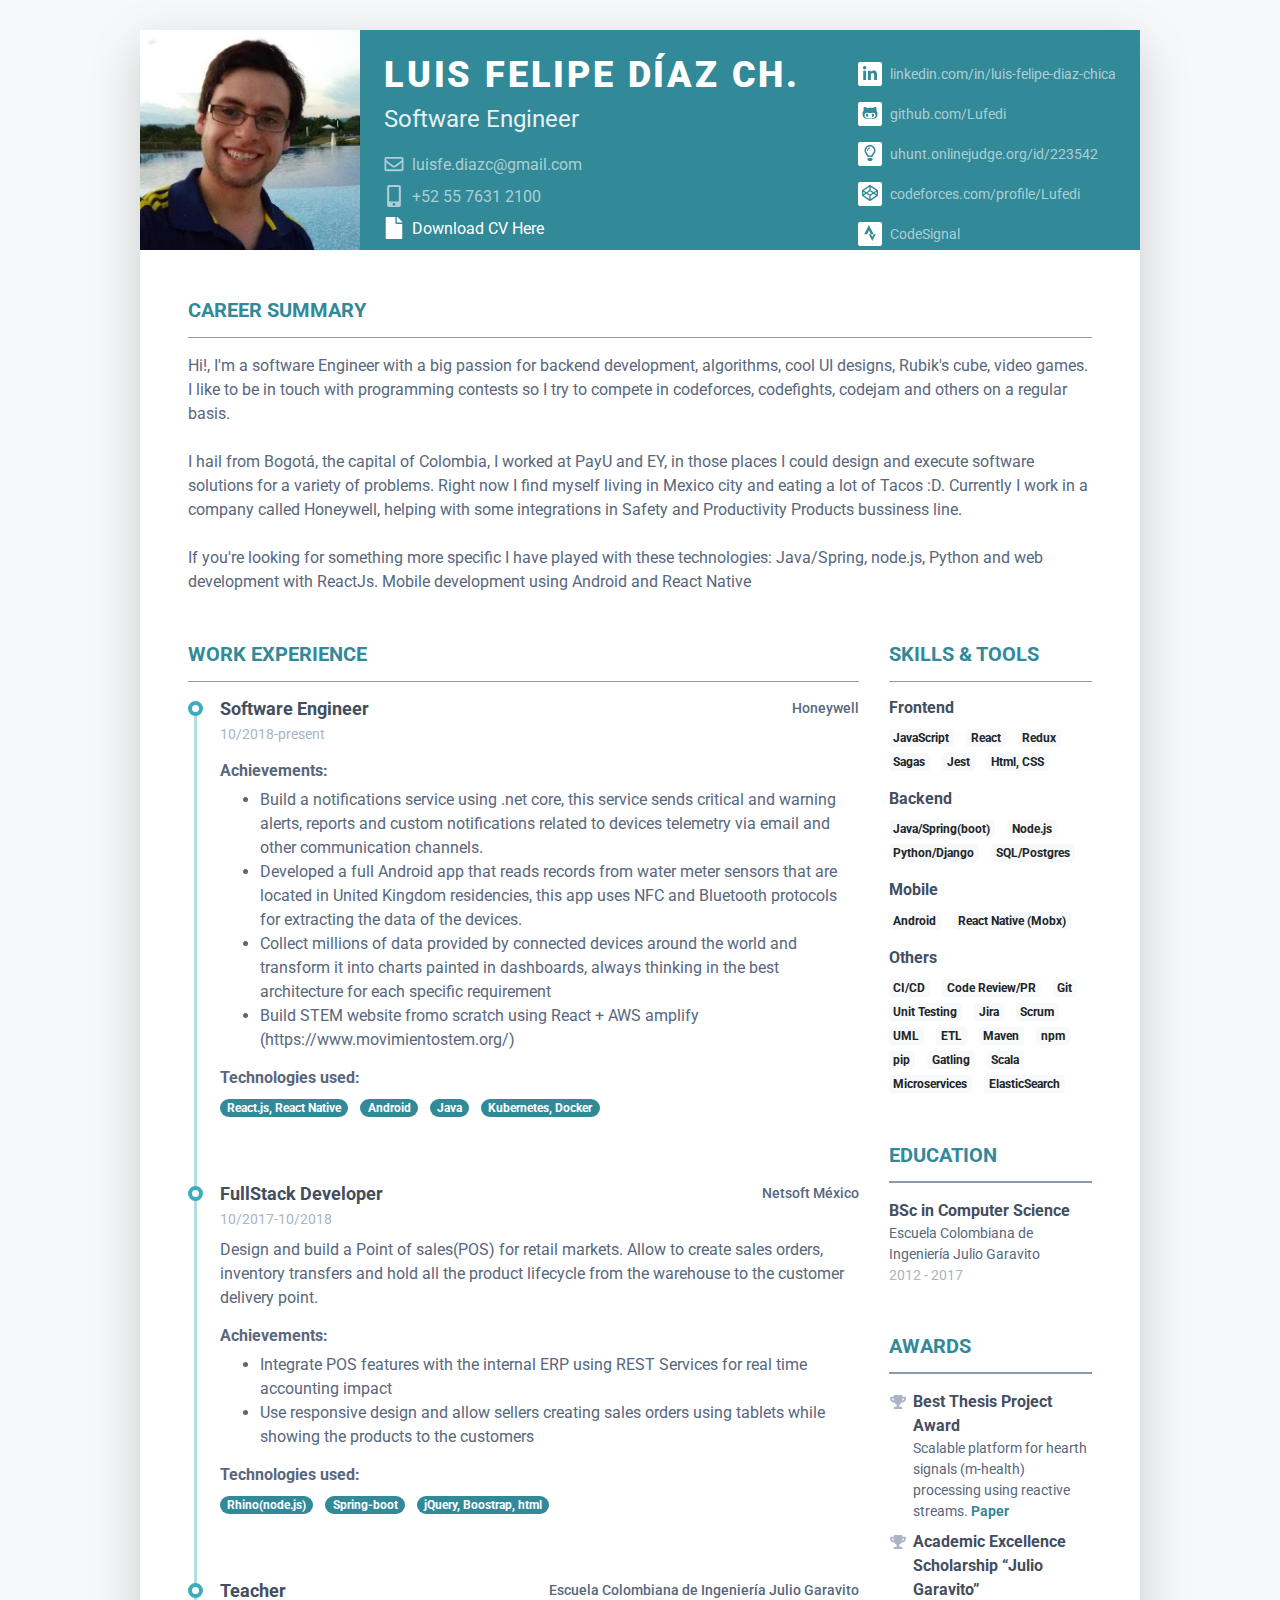
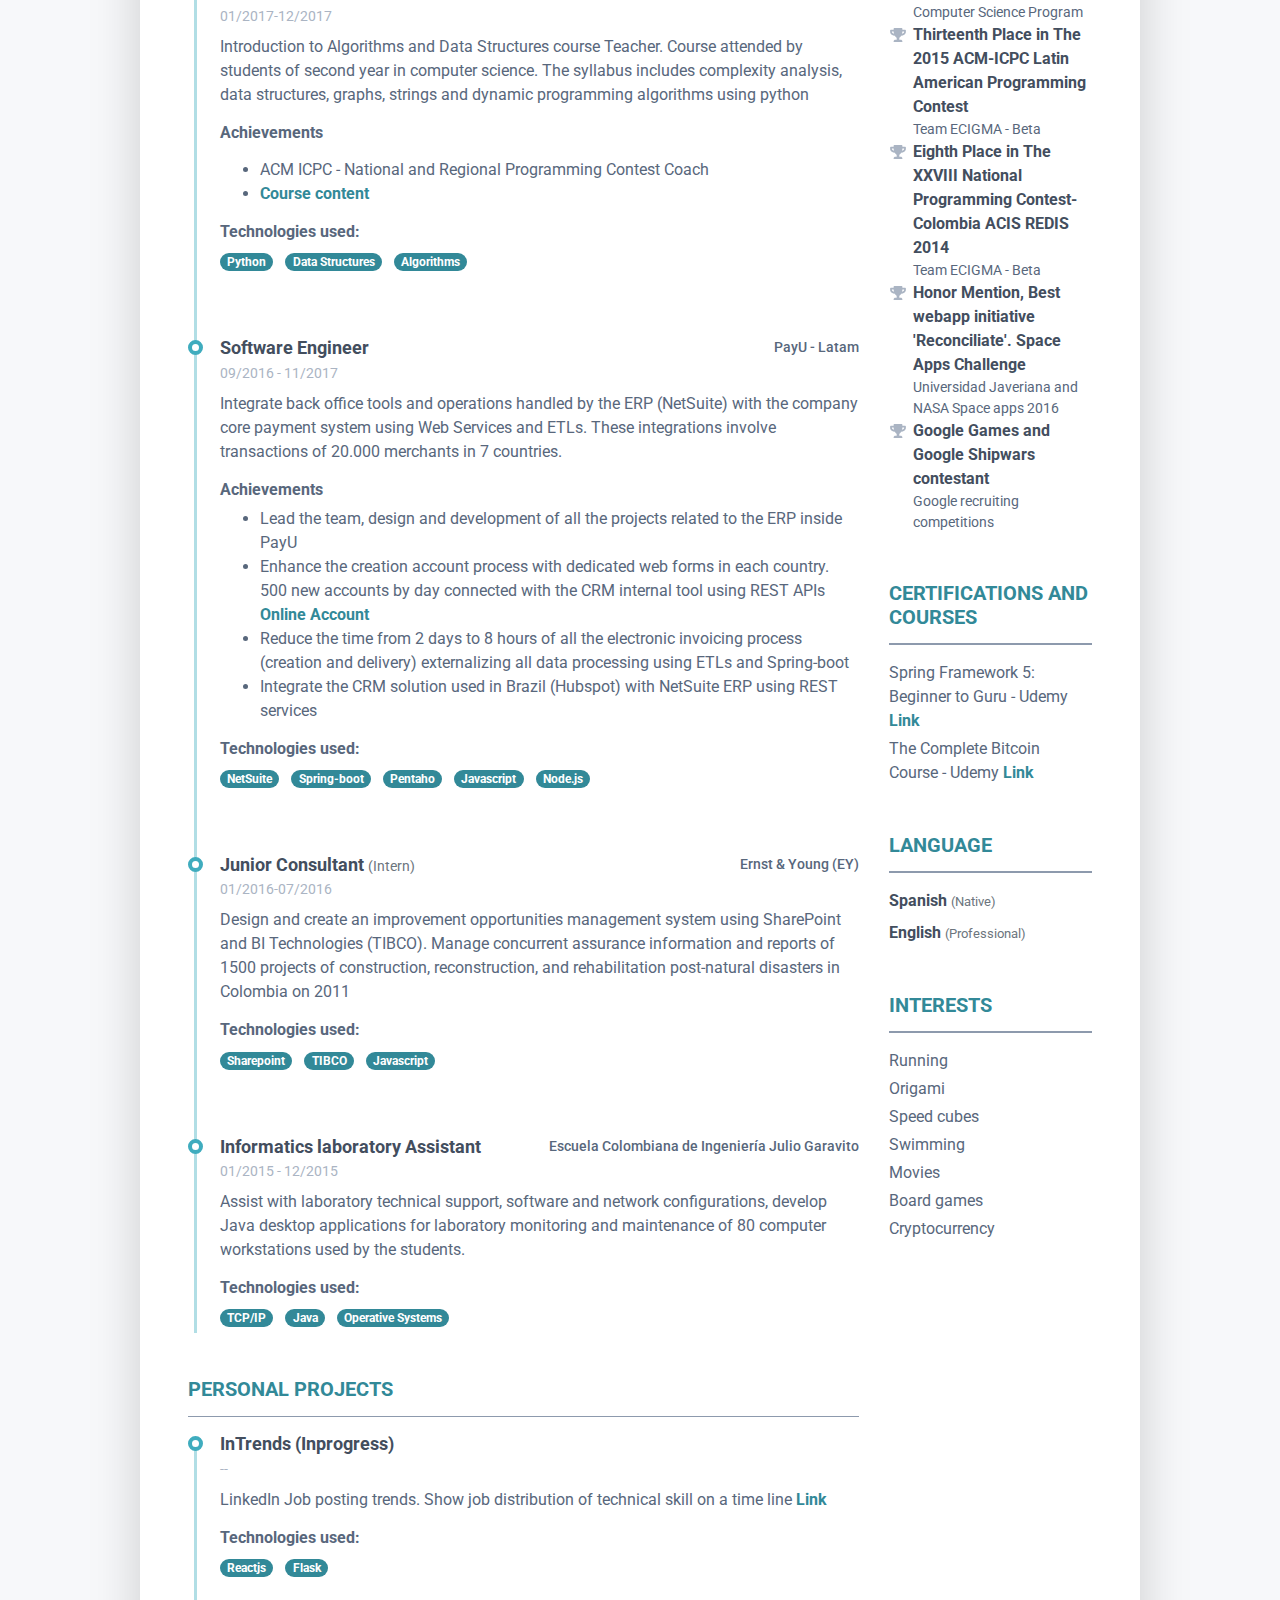
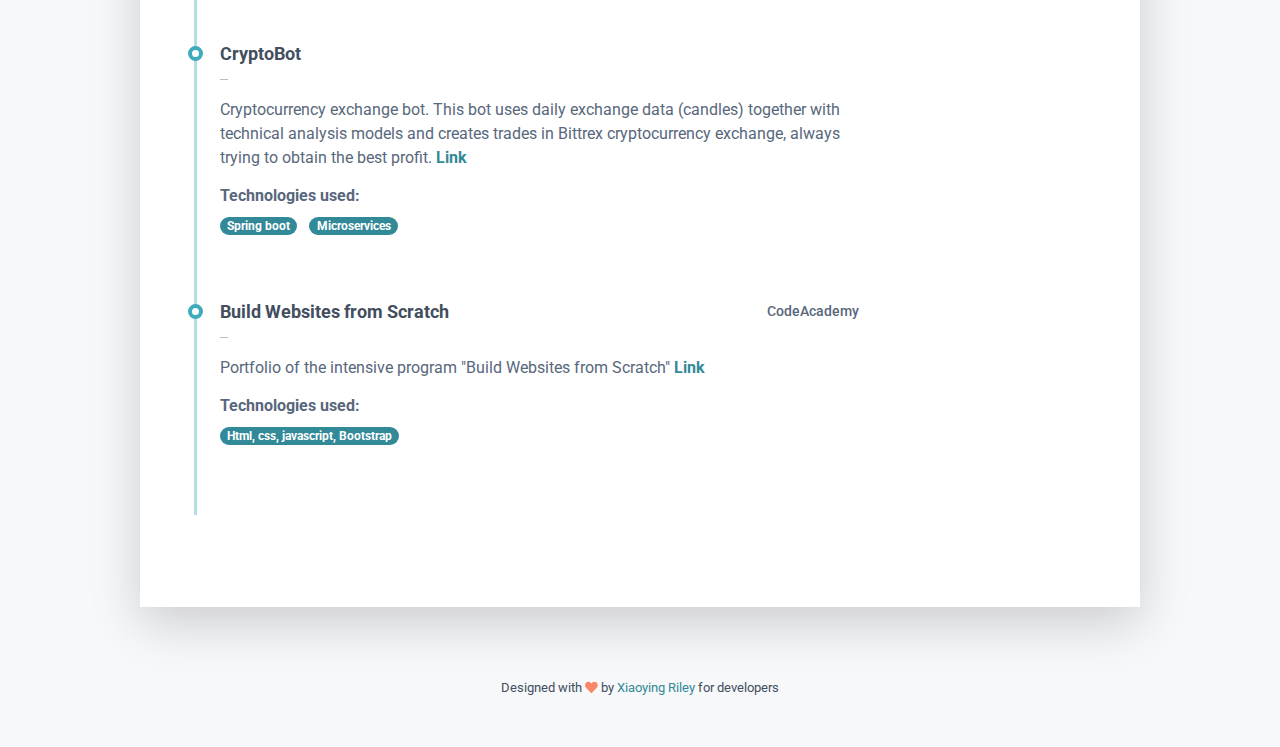
==== commit 201adaee: "Add STEM project and update description" ====
--- a/index.html
+++ b/index.html
@@ -74,11 +74,10 @@
 			    <section class="resume-section summary-section mb-5">
 				    <h2 class="resume-section-title text-uppercase font-weight-bold pb-3 mb-3">Career Summary</h2>
 				    <div class="resume-section-content">
-					    <p class="mb-0">Hi!, I'm a software Engineer with a big passion for backend development, algorithms, cool UI designs, Rubik's cube, video games and animals(Why not?).
-							 I had the opportunity to represent my university in national and international programming contests. I like to be in touch with programming contests
-							so I try to compete in codeforces, codefights, codejam and others on a regular basis.
+					    <p class="mb-0">Hi!, I'm a software Engineer with a big passion for backend development, algorithms, cool UI designs, Rubik's cube, video games.
+							 I like to be in touch with programming contests so I try to compete in codeforces, codefights, codejam and others on a regular basis.
 						<br> <br>
-							I hail from Bogotá, the capital of Colombia, I worked at PayU and EY Colombia, in those places I could design and execute software solutions for a variety of problems.
+							I hail from Bogotá, the capital of Colombia, I worked at PayU and EY, in those places I could design and execute software solutions for a variety of problems.
 							Right now I find myself living in Mexico city and eating a lot of Tacos :D. Currently I work in a company called Honeywell,
 							 helping with some integrations in Safety and Productivity Products bussiness line.
 						<br> <br>
@@ -110,12 +109,14 @@
 												<li>Build  a notifications service using .net core, this service sends critical and warning alerts, reports and custom notifications related to devices telemetry via email and other communication channels.</li>
 												<li>Developed a full Android app that reads records from water meter sensors that are located  in United Kingdom residencies, this app uses NFC and Bluetooth protocols for extracting the data of the devices.</li>
 												<li>Collect millions of data provided by connected devices around the world and transform it into charts painted in dashboards, always thinking in the best architecture for each specific requirement</li>
+												<li>Build STEM website fromo scratch using React + AWS amplify (https://www.movimientostem.org/)</li>
 											</ul>
 											<h4 class="resume-timeline-item-desc-heading font-weight-bold">Technologies used:</h4>
 											<ul class="list-inline">
 												<li class="list-inline-item"><span class="badge badge-primary badge-pill">React.js, React Native</span></li>
 												<li class="list-inline-item"><span class="badge badge-primary badge-pill">Android</span></li>
 												<li class="list-inline-item"><span class="badge badge-primary badge-pill">Java</span></li>
+												<li class="list-inline-item"><span class="badge badge-primary badge-pill">Kubernetes, Docker</span></li>
 											</ul>
 										</div><!--//resume-timeline-item-desc-->
 
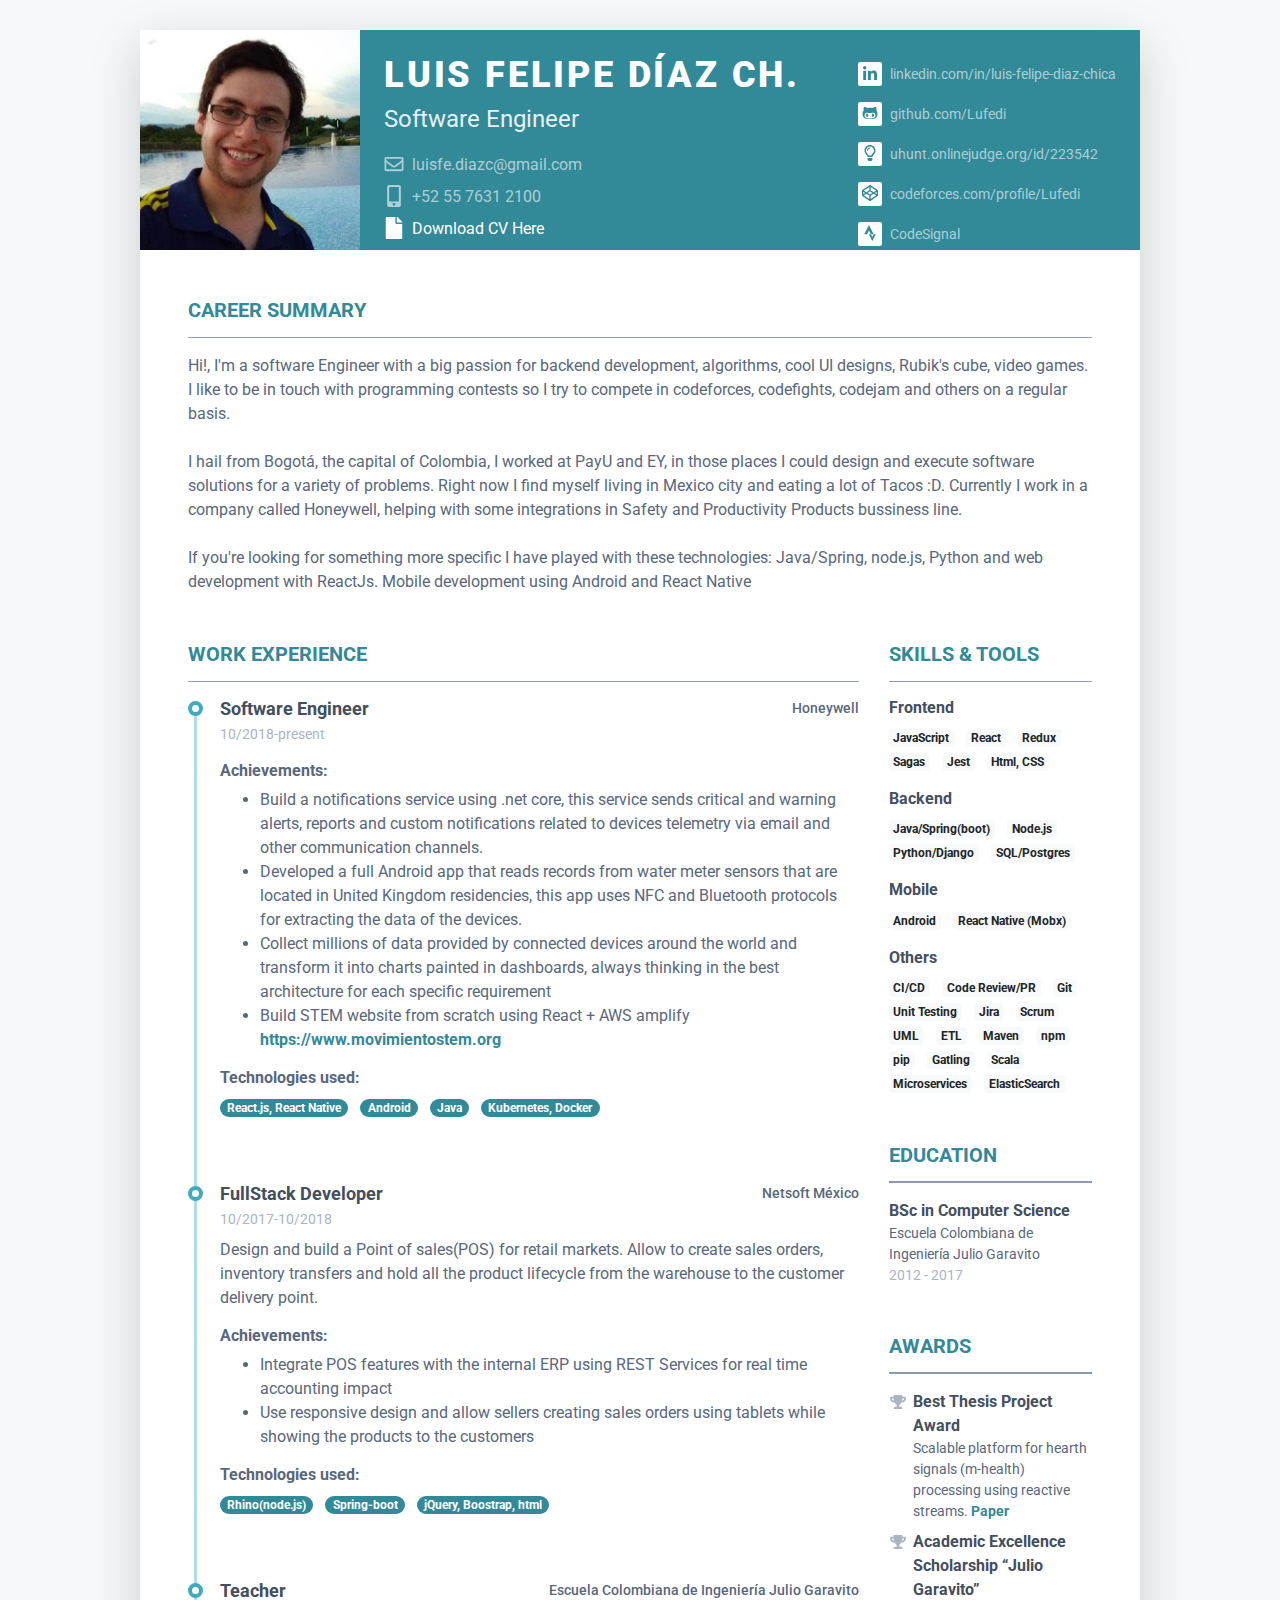
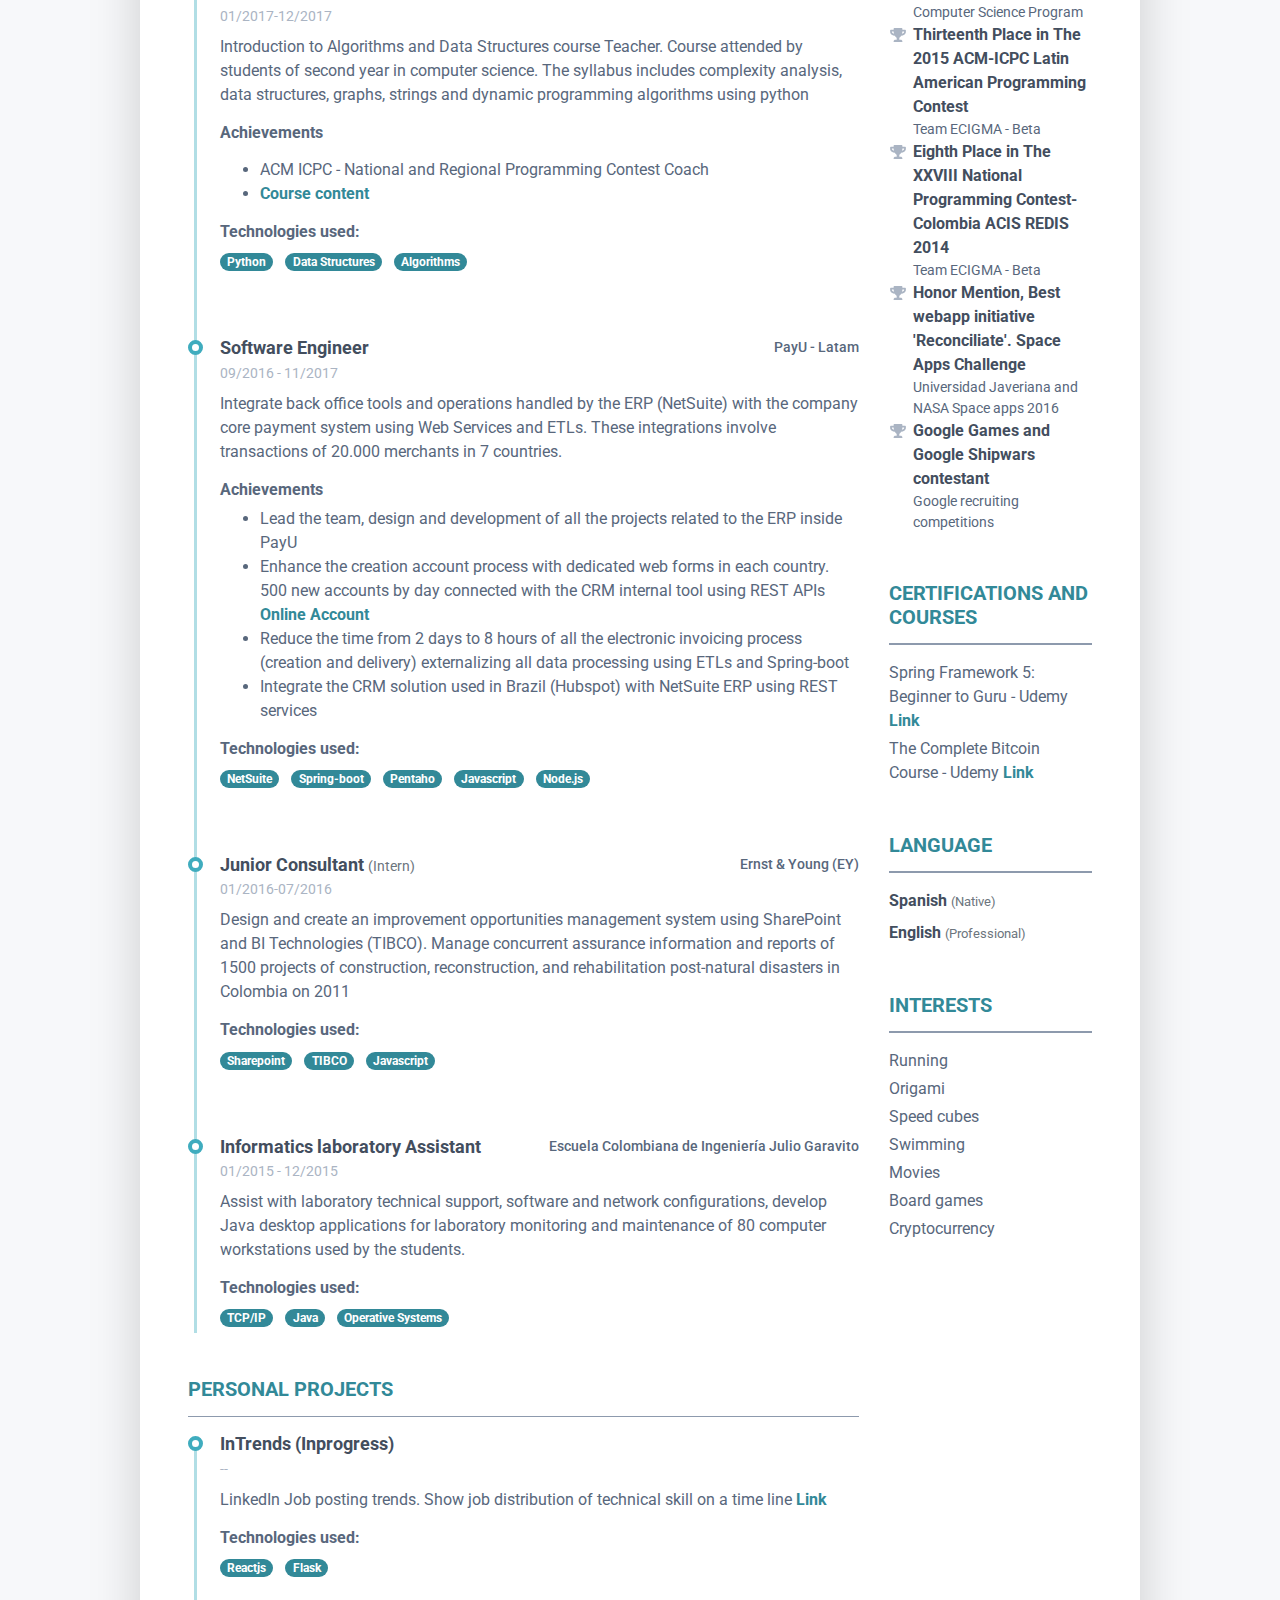
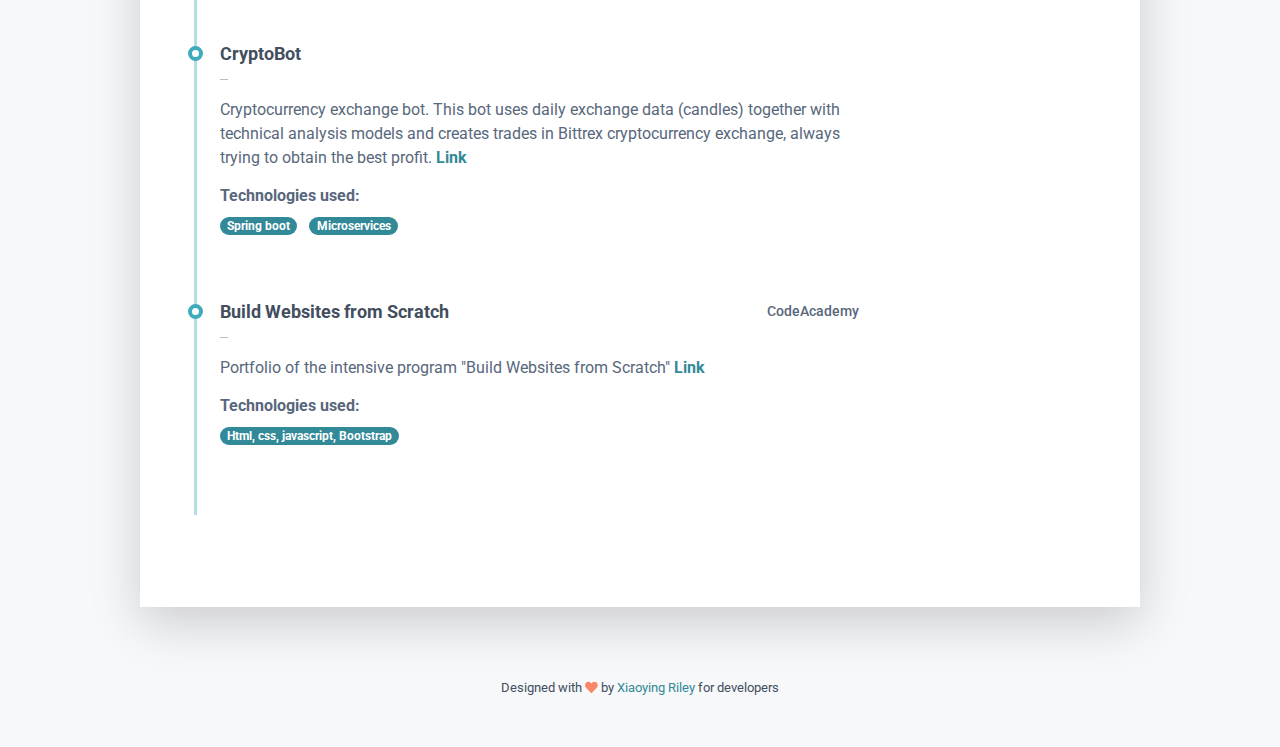
==== commit e3d712a1: "update STEM link" ====
--- a/index.html
+++ b/index.html
@@ -109,7 +109,7 @@
 												<li>Build  a notifications service using .net core, this service sends critical and warning alerts, reports and custom notifications related to devices telemetry via email and other communication channels.</li>
 												<li>Developed a full Android app that reads records from water meter sensors that are located  in United Kingdom residencies, this app uses NFC and Bluetooth protocols for extracting the data of the devices.</li>
 												<li>Collect millions of data provided by connected devices around the world and transform it into charts painted in dashboards, always thinking in the best architecture for each specific requirement</li>
-												<li>Build STEM website fromo scratch using React + AWS amplify (https://www.movimientostem.org/)</li>
+												<li>Build STEM website from scratch using React + AWS amplify <a class="alert-link" href="https://www.movimientostem.org" target="_blank"> https://www.movimientostem.org</a>   </li>
 											</ul>
 											<h4 class="resume-timeline-item-desc-heading font-weight-bold">Technologies used:</h4>
 											<ul class="list-inline">
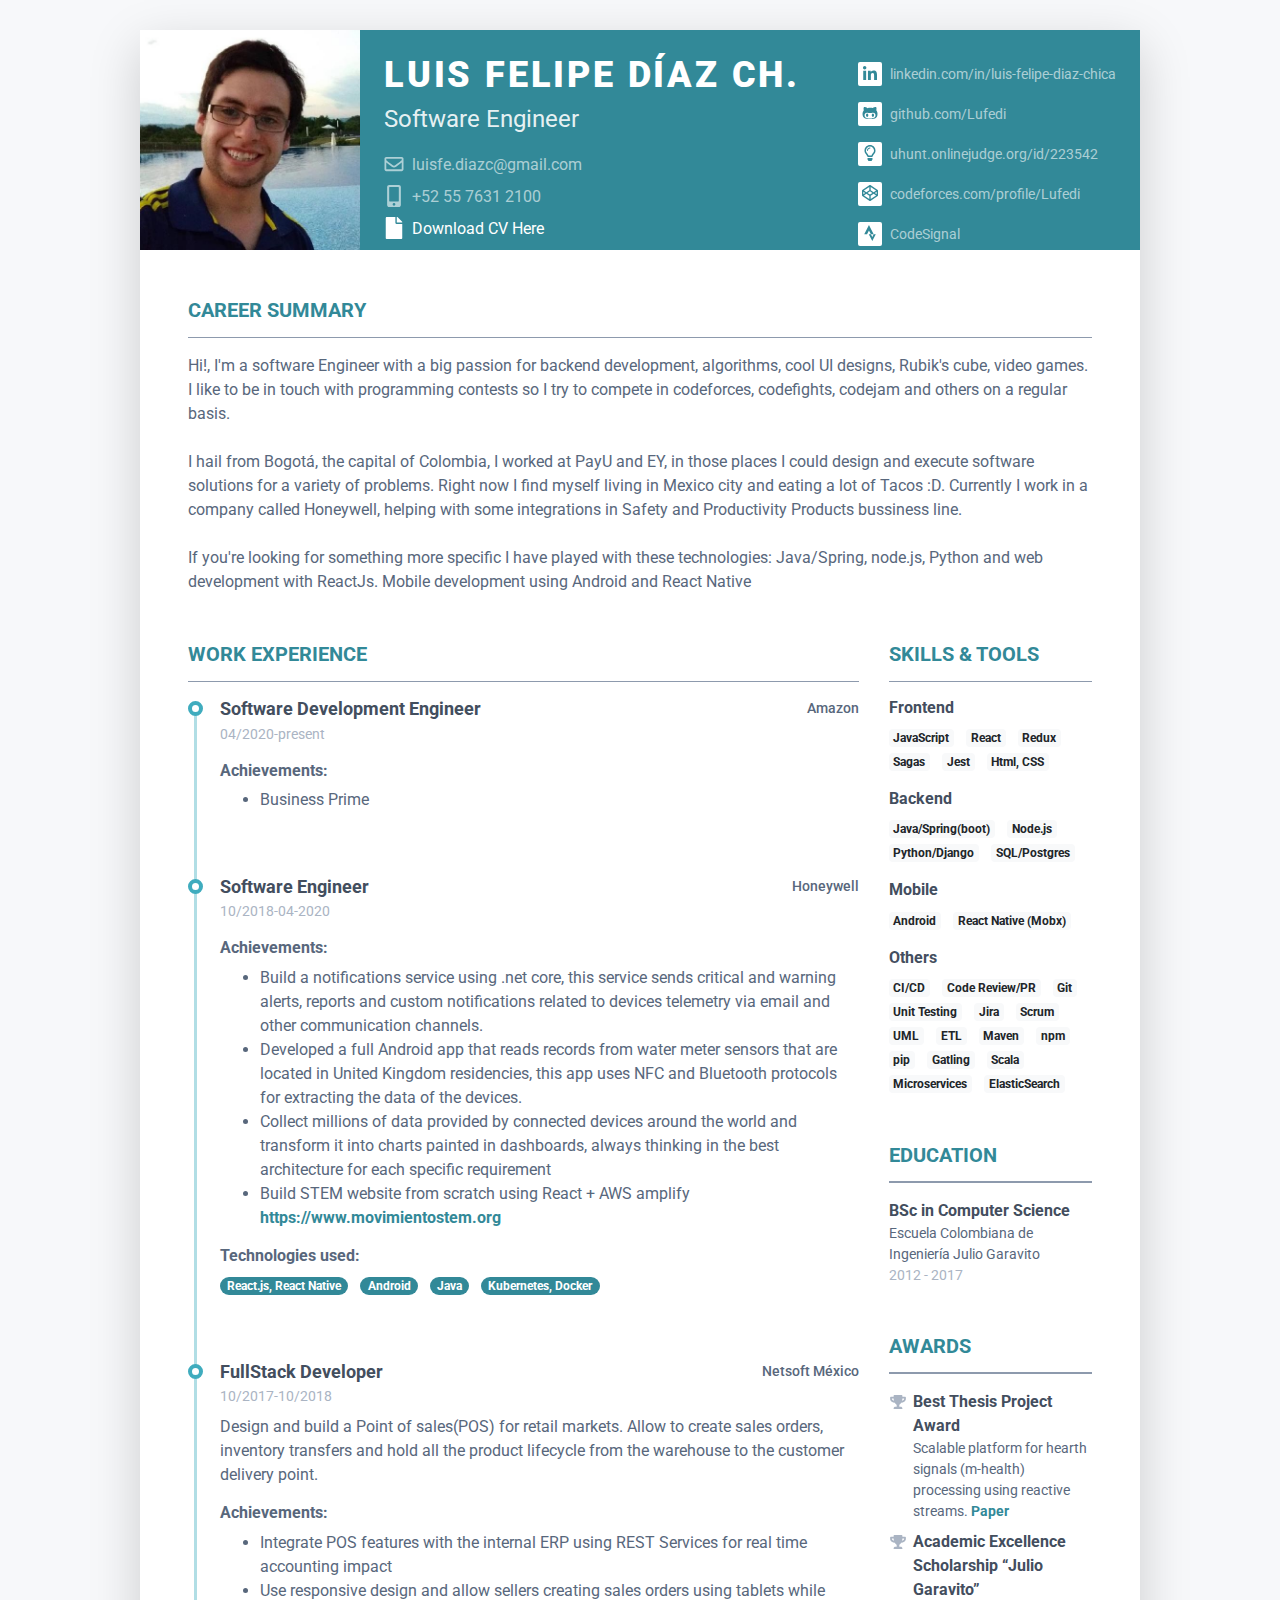
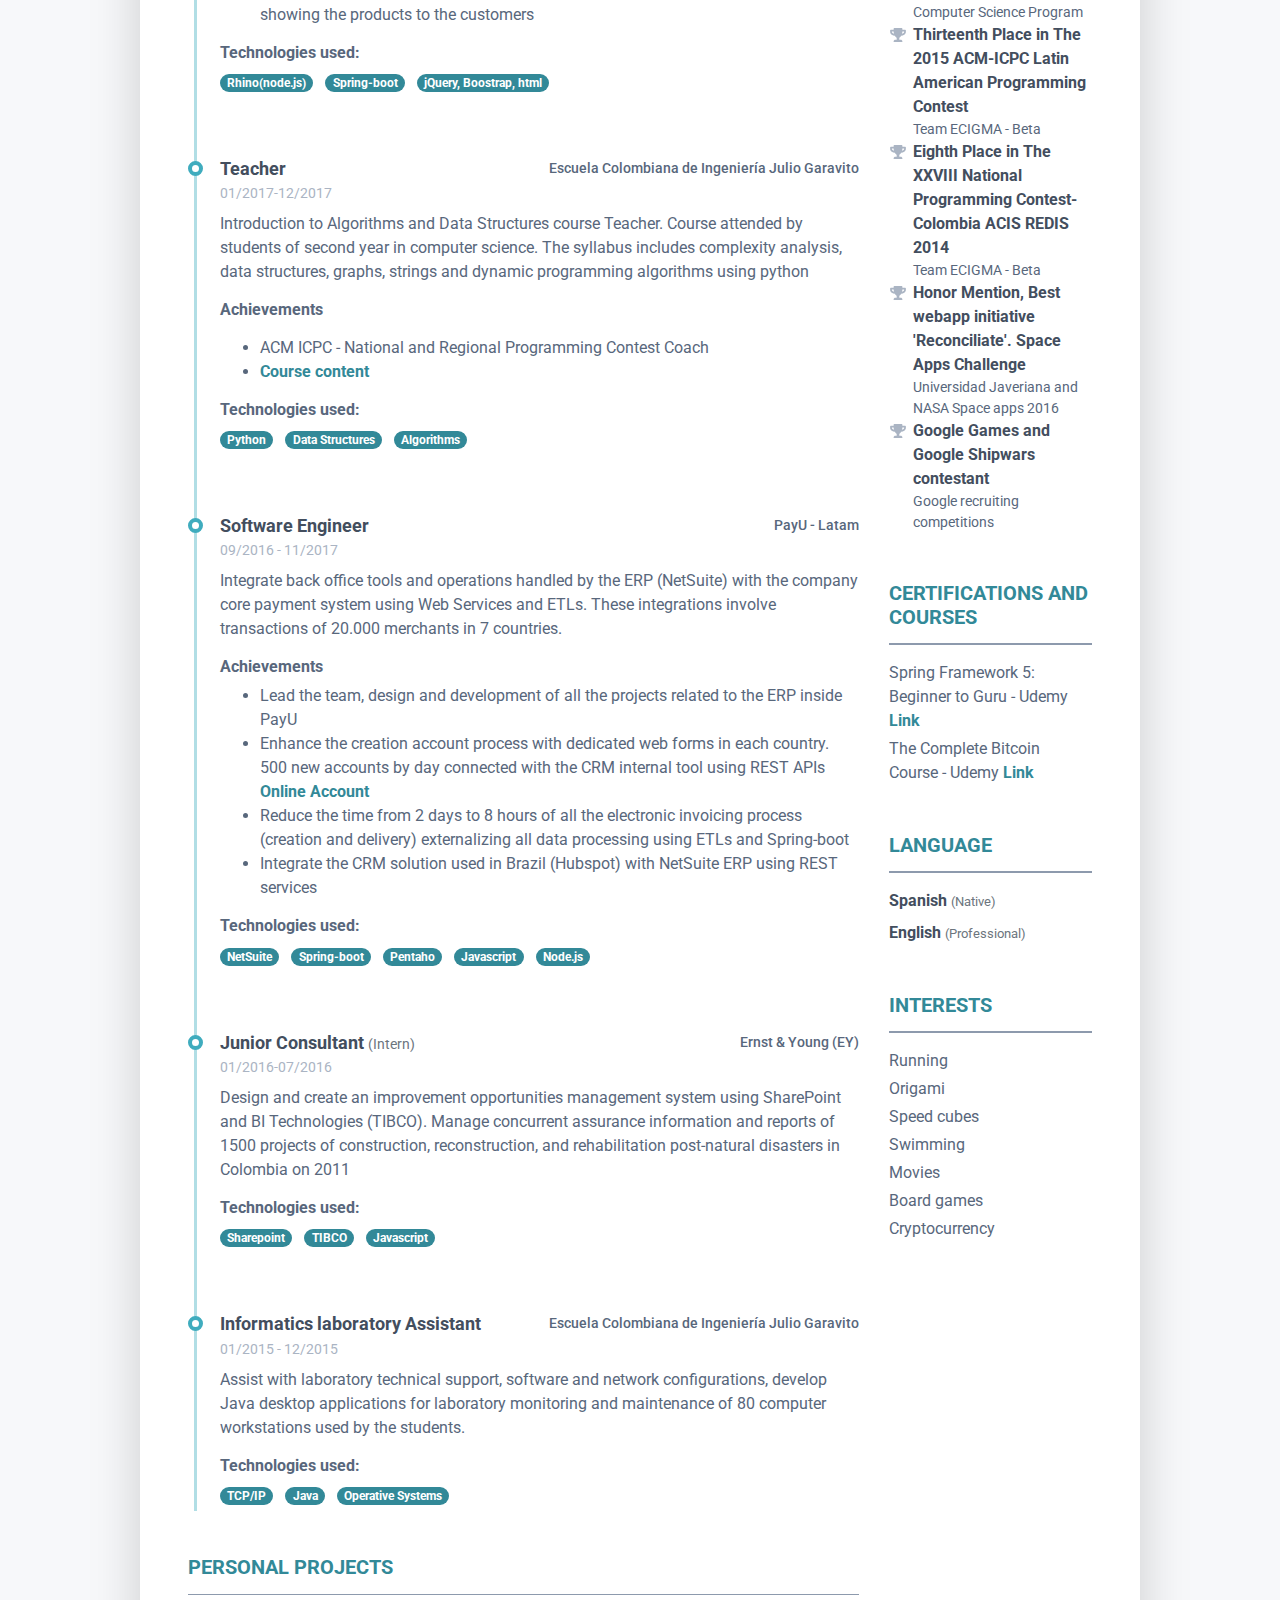
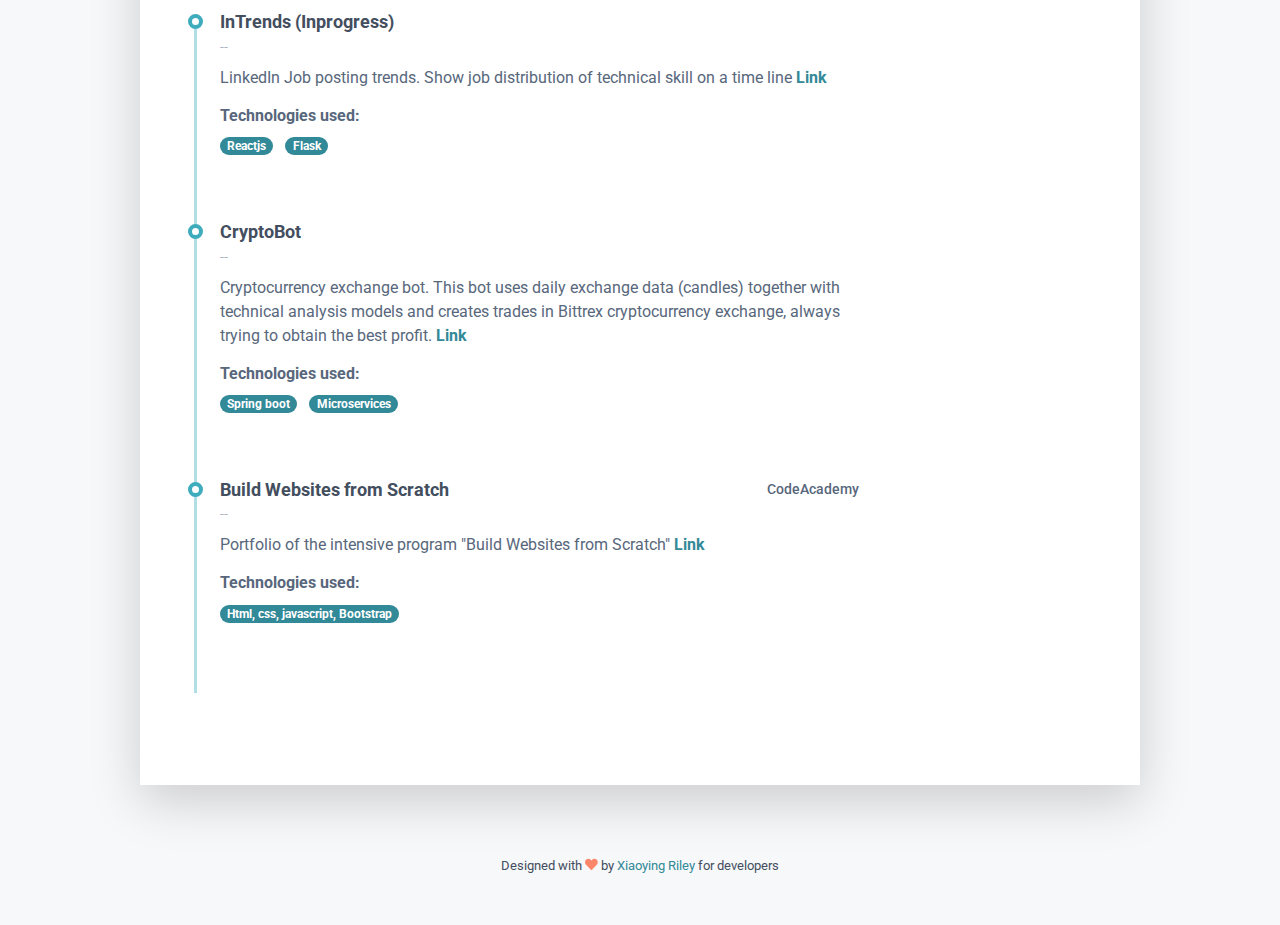
==== commit bc668f69: "add amazon new role" ====
--- a/index.html
+++ b/index.html
@@ -92,6 +92,25 @@
 						    <div class="resume-section-content">
 							    <div class="resume-timeline position-relative">
 
+								    <article class="resume-timeline-item position-relative pb-5">
+
+										<div class="resume-timeline-item-header mb-2">
+											<div class="d-flex flex-column flex-md-row">
+												<h3 class="resume-position-title font-weight-bold mb-1">Software Development Engineer</h3>
+												<div class="resume-company-name ml-auto">Amazon</div>
+											</div><!--//row-->
+											<div class="resume-position-time">04/2020-present</div>
+										</div><!--//resume-timeline-item-header-->
+										<div class="resume-timeline-item-desc">
+											<p></p>
+											<h4 class="resume-timeline-item-desc-heading font-weight-bold">Achievements:</h4>
+											<ul>
+												<li>Business Prime</li>
+											</ul>
+										</div><!--//resume-timeline-item-desc-->
+
+									</article><!--//resume-timeline-item-->
+								    
 									<article class="resume-timeline-item position-relative pb-5">
 
 										<div class="resume-timeline-item-header mb-2">
@@ -99,7 +118,7 @@
 												<h3 class="resume-position-title font-weight-bold mb-1">Software Engineer</h3>
 												<div class="resume-company-name ml-auto">Honeywell</div>
 											</div><!--//row-->
-											<div class="resume-position-time">10/2018-present</div>
+											<div class="resume-position-time">10/2018-04-2020</div>
 										</div><!--//resume-timeline-item-header-->
 										<div class="resume-timeline-item-desc">
 											<p></p>
